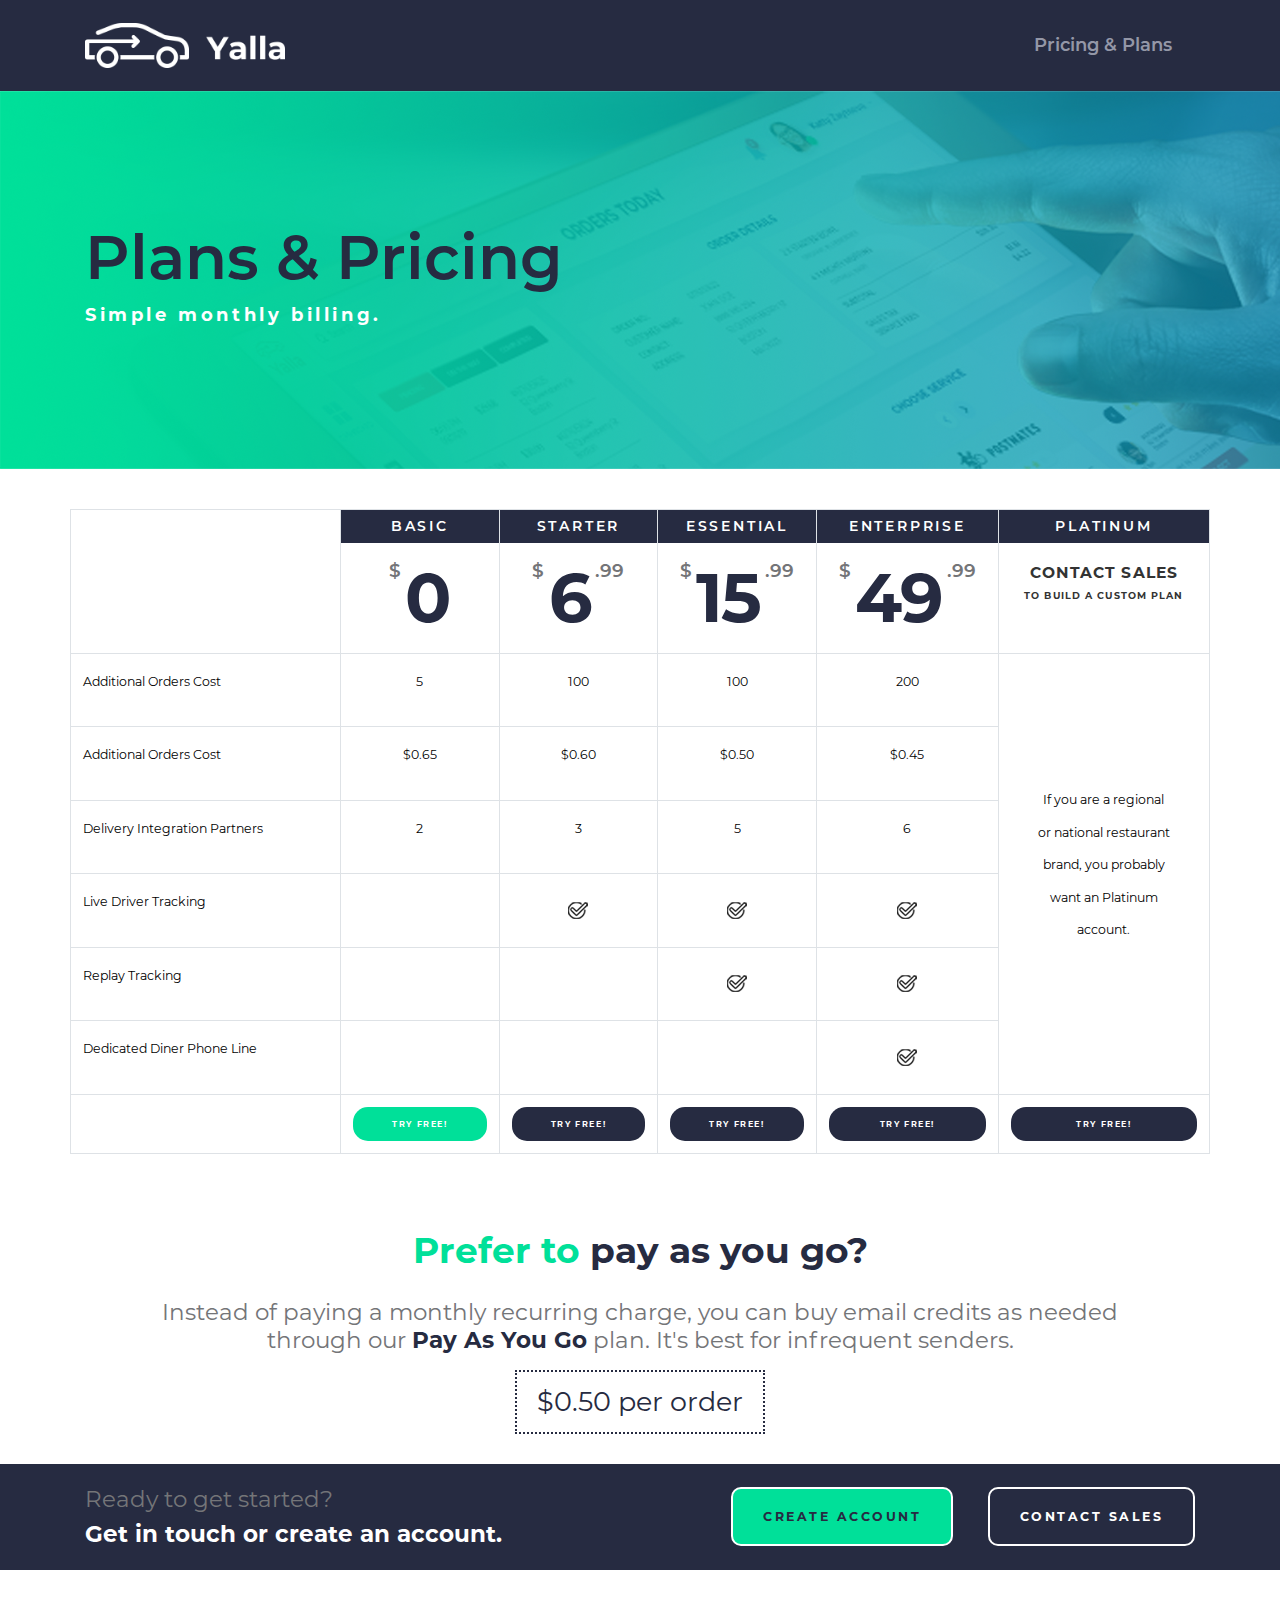
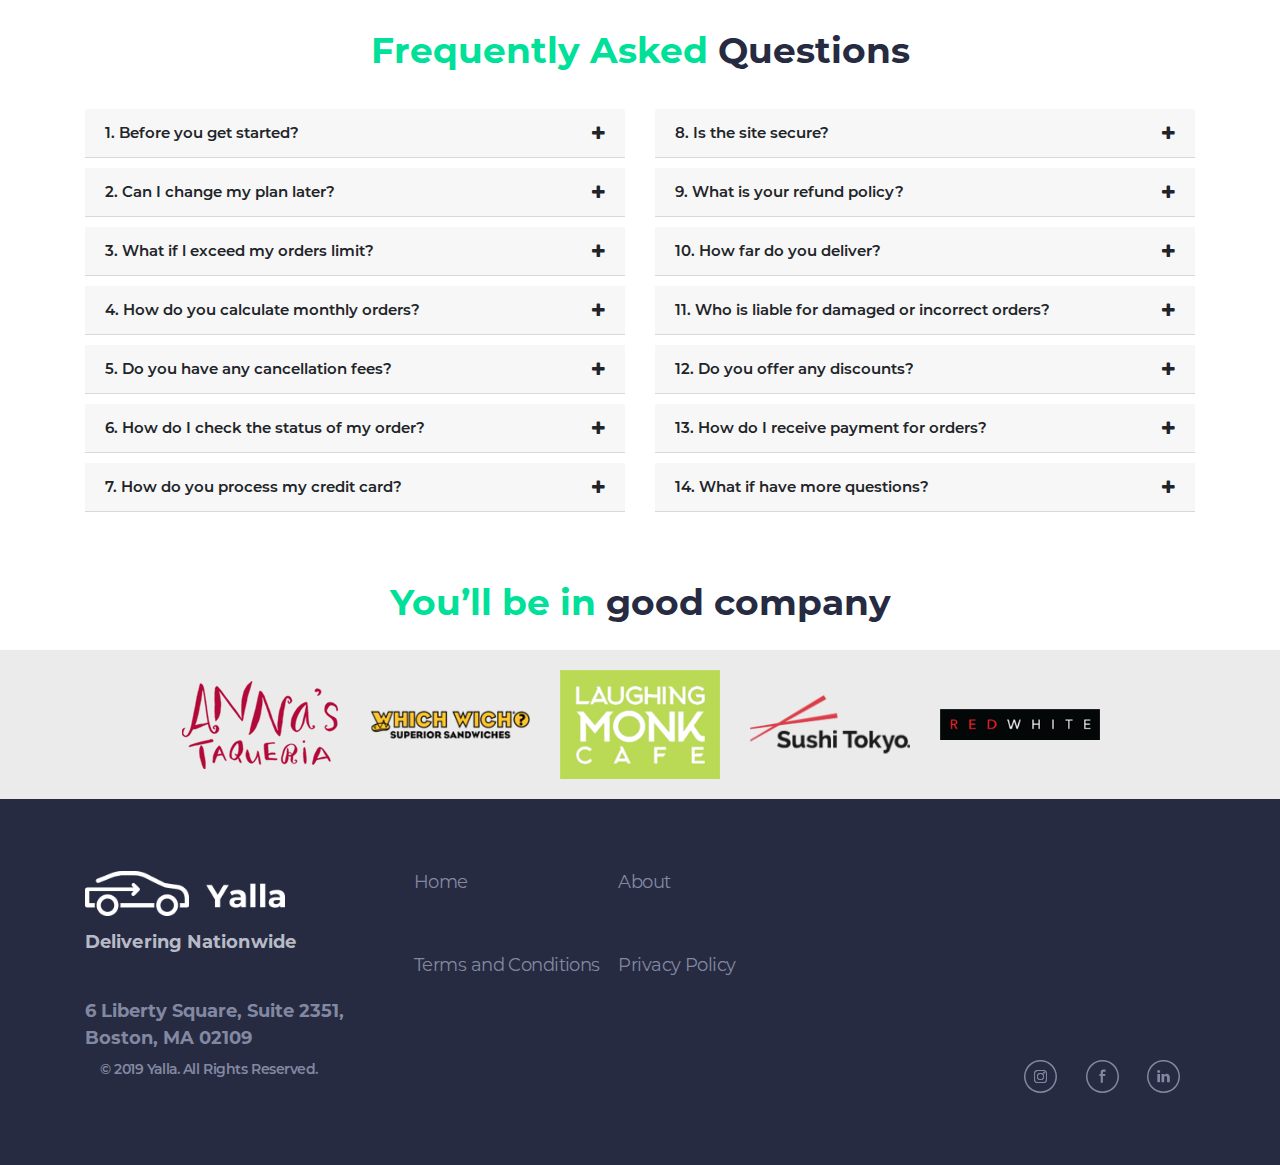
==== index.html @ 74b56b1a "initial commit" ====
<!DOCTYPE html>
<html>
<head>
<title>Yall Pricing</title>
<meta http-equiv="Content-Type" content="text/html; charset=utf-8" />
<meta name="viewport" content="width=device-width; initial-scale=1.0; maximum-scale=1.0;user-scalable=no;">
<link rel="stylesheet" type="text/css" href="assets/css/bootstrap.min.css">
<link rel="stylesheet" type="text/css" href="assets/css/style.css">
<link rel="stylesheet" type="text/css" href="assets/css/responsive.css">
<link rel="stylesheet" href="https://cdnjs.cloudflare.com/ajax/libs/font-awesome/4.7.0/css/font-awesome.min.css">

</head>
<body>
<section class="section-bg">
 <header>
	<nav class="navbar navbar-expand-lg navbar-dark static-top">
	  <div class="container">
	    <a class="navbar-brand logo" href="index.html">
	        <img src="assets/images/logo.png">
	        </a>
	    <button class="navbar-toggler" type="button" data-toggle="collapse" data-target="#navbarResponsive" aria-controls="navbarResponsive" aria-expanded="false" aria-label="Toggle navigation">
	          <span class="navbar-toggler-icon"></span>
	        </button>
	    <div class="collapse navbar-collapse" id="navbarResponsive">
	      <ul class="navbar-nav ml-auto">
	        
	        <li class="nav-item ">
	          <a class="nav-link  " href="#">Pricing & Plans </a>
	          
	        </li>
	        
	       
	      </ul>
	    </div>
	  </div>
	</nav>
</header>
</section>
<section class="banner-bg">
	<div class="container">
		<div class="row justify-content-center">
			<div class="col-lg-12 col-md-12 col-sm-12 col-12">
				<h2 class="banner-title">Plans & Pricing</h2>
				<p class="banner-subtitle">Simple monthly billing.</p>
			</div>
		</div>
	</div>
</section>
<section>
	<div class="container">
	<div class="row mt20">
		<div class="col-lg-12 col-md-12 col-sm-12 col-12 section-pad-20 table-responsive">
			<table class="table table-bordered">
				<tr>
					<td></td>
					<td class="td">
						<p class="basic">BASIC</p>
						<p class="text-center">
							<span class="doller-sign">$</span>
							<span class="price">0</span>
						</p>
					</td>
					<td class="td">
						<p class="basic">STARTER</p>
						<div class="text-center">
							<span class="doller-sign">$</span>
							<span class="price">6</span>
							<span class="doller-sign">.99</span>
						</div>
					</td>
					<td class="td">
						<p class="basic">ESSENTIAL</p>
						<p class="text-center">
							<span class="doller-sign">$</span>
							<span class="price">15</span>
							<span class="doller-sign">.99</span>
						</p>
					</td>
					<td class="td">
						<p class="basic">ENTERPRISE</p>
						<p class="text-center">
							<span class="doller-sign">$</span>
							<span class="price">49</span>
							<span class="doller-sign">.99</span></p>
						
					</td>
					<td class="td" >
						<p class="basic">PLATINUM</p>
						<div>
							<p class="md-text">Contact sales</p>
							<p class="sm-text">to build a custom plan</p>
						</div>
					</td>
				</tr>
				<tr>
					<td><p class="td-p">Additional Orders Cost</p></td>
					<td><p class="td-p text-center">5</p></td>
					<td><p class="td-p text-center">100</p></td>
					<td><p class="td-p text-center">100</p></td>
					<td><p class="td-p text-center">200</p></td>
					<td rowspan="6" class="td-pd-20 td-vertical-align"><p class="td-p text-center">If you are a regional <br> or national restaurant <br> brand, you probably <br> want an Platinum <br>account.</p></td>
				</tr>
				<tr>
					<td><p class="td-p ">Additional Orders Cost</p></td>
					<td><p class="td-p text-center">$0.65</p></td>
					<td><p class="td-p text-center">$0.60</p></td>
					<td><p class="td-p text-center">$0.50</p></td>
					<td><p class="td-p text-center">$0.45</p></td>
					
				</tr>
				<tr>
					<td><p class="td-p">Delivery Integration Partners</p></td>
					<td><p class="td-p text-center">2</p></td>
					<td><p class="td-p text-center">3</p></td>
					<td><p class="td-p text-center">5</p></td>
					<td><p class="td-p text-center">6</p></td>
					
				</tr>
				<tr>
					<td><p class="td-p">Live Driver Tracking</p></td>
					<td></td>
					<td class="td-vertical-align"><img src="assets/images/check.png" class="d-block mx-auto"></td>
					<td class="td-vertical-align"><img src="assets/images/check.png" class="d-block mx-auto"></td>
					<td class="td-vertical-align"><img src="assets/images/check.png" class="d-block mx-auto"></td>
					
				</tr>
				<tr>
					<td><p class="td-p">Replay Tracking</p></td>
					<td></td>
					<td></td>
					<td class="td-vertical-align"><img src="assets/images/check.png" class="d-block mx-auto"></td>
					<td class="td-vertical-align"><img src="assets/images/check.png" class="d-block mx-auto"></td>
					
				</tr>
				<tr>
					<td><p class="td-p">Dedicated Diner Phone Line</p></td>
					<td></td>
					<td></td>
					<td></td>
					<td class="td-vertical-align"><img src="assets/images/check.png" class="d-block mx-auto"></td>
					
				</tr>
				<tr>
					<td></td>
					<td><button class="btn-bottom btn-green btn-text">TRY FREE!</button></td>
					<td><button class="btn-bottom btn-dark-blue btn-text">TRY FREE!</button></td>
					<td><button class="btn-bottom btn-dark-blue btn-text">TRY FREE!</button></td>
					<td><button class="btn-bottom btn-dark-blue btn-text">TRY FREE!</button></td>
					<td><button class="btn-bottom btn-dark-blue btn-text">TRY FREE!</button></td>
				</tr>
			</table>
		</div>
	</div>
	</div>
</section>

<section>
	<div class="container">
		<div class="row section-pad-20">
			<div class="col-lg-12 col-md-12 col-sm-12 col-12">
				<h2 class="text-center prefer-text"><span class="text-green">Prefer to </span><span class="text-blue-dark">pay as you go?</span></h2>
				<p class="text-center goasgo-text">Instead of paying a monthly recurring charge, you can buy email credits as needed <br>through our <strong style="color: #262b41; font-family: Montserrat-Bold;"> Pay As You Go</strong> plan. It's best for infrequent senders.</p>
				<button class="textprice-box">$0.50 per order</button>
			</div>
		</div>
	</div>
</section>

<section class="section-4">
	<div class="container">
		<div class="row">
			<div class="col-lg-6 col-md-6 col-sm-12 col-12">
				<p class="ready">Ready to get started?</p>
				<h2 class="get-in-touch">Get in touch or create an account.</h2>
			</div>
			<div class="col-lg-6 col-md-6 col-sm-12 col-12 acuntdiv" style="align-self: center;">
				<div class="pull-right">
				<button class="create-acoount-btn btn-mr30">CREATE ACCOUNT</button>
				<button class="contact-sales">CONTACT SALES</button>
				</div>
			</div>
		</div>
	</div>
</section>
<section class="section-5">
<div class="container">
	<div class="row">
		<div class="col-lg-12 col-md-12 col-sm-12 col-12">
			<h2 class="text-center prefer-text"><span class="text-green">Frequently Asked  </span><span class="text-blue-dark">Questions</span></h2>
		</div>
		<div class="col-lg-6 col-md-6 col-sm-12 col-12">
		
    <div id="accordion" class="accordion">
        <div class="mb-0">
            <div class="card-header collapsed" data-toggle="collapse" href="#collapseOne">
                <a class="card-title">
                 1.  Before you get started?
                </a>
            </div>
            <div id="collapseOne" class="card-body collapse" data-parent="#accordion" >
               <div class="card-body">
                	<p>
                	Yes, you can upgrade or downgrade at any time. If you choose to upgrade, you'll pay a pro-rated amount for the rest of the month. If you choose to downgrade, you'll be credited on next month's bill.
                </p>
                </div>
            </div>
            <div class="card-header collapsed" data-toggle="collapse" data-parent="#accordion" href="#collapseTwo">
                <a class="card-title">
                  2. Can I change my plan later?
                </a>
            </div>
            <div id="collapseTwo" class="card-body collapse" data-parent="#accordion" >
                <div class="card-body">
                	<p>
                	Yes, you can upgrade or downgrade at any time. If you choose to upgrade, you'll pay a pro-rated amount for the rest of the month. If you choose to downgrade, you'll be credited on next month's bill.
                </p>
                </div>
            </div>
            <div class="card-header collapsed" data-toggle="collapse" data-parent="#accordion" href="#collapseThree">
                <a class="card-title">
                  3. What if l exceed my orders limit?
                </a>
            </div>
            <div id="collapseThree" class="collapse" data-parent="#accordion" >
                <div class="card-body">
                <p>
                	Yes, you can upgrade or downgrade at any time. If you choose to upgrade, you'll pay a pro-rated amount for the rest of the month. If you choose to downgrade, you'll be credited on next month's bill.
                </p>
                </div>
            </div>

            <div class="card-header collapsed" data-toggle="collapse" data-parent="#accordion" href="#collapseFour">
                <a class="card-title">
                 4. How do you calculate monthly orders?
                </a>
            </div>
            <div id="collapseFour" class="collapse" data-parent="#accordion" >
                <div class="card-body">
                	<p>
                	Yes, you can upgrade or downgrade at any time. If you choose to upgrade, you'll pay a pro-rated amount for the rest of the month. If you choose to downgrade, you'll be credited on next month's bill.
                </p>
                </div>
            </div>
            <div class="card-header collapsed" data-toggle="collapse" data-parent="#accordion" href="#collapseFive">
                <a class="card-title">
                 5. Do you have any cancellation fees?
                </a>
            </div>
            <div id="collapseFive" class="collapse" data-parent="#accordion" >
                <div class="card-body">
                	<p>
                	Yes, you can upgrade or downgrade at any time. If you choose to upgrade, you'll pay a pro-rated amount for the rest of the month. If you choose to downgrade, you'll be credited on next month's bill.
                </p>
                </div>
            </div>
            <div class="card-header collapsed" data-toggle="collapse" data-parent="#accordion" href="#collapseSix">
                <a class="card-title">
                 6. How do I check the status of my order?
                </a>
            </div>
            <div id="collapseSix" class="collapse" data-parent="#accordion" >
                <div class="card-body">
                	<p>
                	Yes, you can upgrade or downgrade at any time. If you choose to upgrade, you'll pay a pro-rated amount for the rest of the month. If you choose to downgrade, you'll be credited on next month's bill.
                </p>
                </div>
            </div>
            <div class="card-header collapsed" data-toggle="collapse" data-parent="#accordion" href="#collapseSeven">
                <a class="card-title">
                 7. How do you process my credit card?
                </a>
            </div>
            <div id="collapseSeven" class="collapse" data-parent="#accordion" >
                <div class="card-body">
                	<p>
                	Yes, you can upgrade or downgrade at any time. If you choose to upgrade, you'll pay a pro-rated amount for the rest of the month. If you choose to downgrade, you'll be credited on next month's bill.
                </p>
                </div>
            </div>
   		</div>
	</div>
	</div>
	<div class="col-lg-6 col-md-6 col-sm-12 col-12">
			<div id="" class="accordion">
        <div class="mb-0">
            <div class="card-header collapsed" data-toggle="collapse" href="#collapseEight">
                <a class="card-title">
                 8. Is the site secure?
                </a>
            </div>
            <div id="collapseEight" class="card-body collapse" data-parent="#accordion" >
            <div class="card-body">
                	<p>
                	Yes, you can upgrade or downgrade at any time. If you choose to upgrade, you'll pay a pro-rated amount for the rest of the month. If you choose to downgrade, you'll be credited on next month's bill.
                </p>
                </div>
            </div>
            <div class="card-header collapsed" data-toggle="collapse" data-parent="#accordion" href="#collapseNine">
                <a class="card-title">
                 9. What is your refund policy?
                </a>
            </div>
            <div id="collapseNine" class="card-body collapse" data-parent="#accordion" >
               <div class="card-body">
                	<p>
                	Yes, you can upgrade or downgrade at any time. If you choose to upgrade, you'll pay a pro-rated amount for the rest of the month. If you choose to downgrade, you'll be credited on next month's bill.
                </p>
                </div>
            </div>
            <div class="card-header collapsed" data-toggle="collapse" data-parent="#accordion" href="#collapseTen">
                <a class="card-title">
                10. How far do you deliver?
                </a>
            </div>
            <div id="collapseTen" class="collapse" data-parent="#accordion" >
                <div class="card-body">
                	<p>
                	Yes, you can upgrade or downgrade at any time. If you choose to upgrade, you'll pay a pro-rated amount for the rest of the month. If you choose to downgrade, you'll be credited on next month's bill.
                </p>
                </div>
            </div>

            <div class="card-header collapsed" data-toggle="collapse" data-parent="#accordion" href="#collapseEleven">
                <a class="card-title">
                11. Who is liable for damaged or incorrect orders?
                </a>
            </div>
            <div id="collapseEleven" class="collapse" data-parent="#accordion" >
               <div class="card-body">
                	<p>
                	Yes, you can upgrade or downgrade at any time. If you choose to upgrade, you'll pay a pro-rated amount for the rest of the month. If you choose to downgrade, you'll be credited on next month's bill.
                </p>
                </div>
            </div>
            <div class="card-header collapsed" data-toggle="collapse" data-parent="#accordion" href="#collapseTwel">
                <a class="card-title">
                 12. Do you offer any discounts?
                </a>
            </div>
            <div id="collapseTwel" class="collapse" data-parent="#accordion" >
                <div class="card-body">
                	<p>
                	Yes, you can upgrade or downgrade at any time. If you choose to upgrade, you'll pay a pro-rated amount for the rest of the month. If you choose to downgrade, you'll be credited on next month's bill.
                </p>
                </div>
            </div>
            <div class="card-header collapsed" data-toggle="collapse" data-parent="#accordion" href="#collapseThir">
                <a class="card-title">
                13. How do I receive payment for orders?
                </a>
            </div>
            <div id="collapseThir" class="collapse" data-parent="#accordion" >
                <div class="card-body">
                	<p>
                	Yes, you can upgrade or downgrade at any time. If you choose to upgrade, you'll pay a pro-rated amount for the rest of the month. If you choose to downgrade, you'll be credited on next month's bill.
                </p>
                </div>
            </div>
           <div class="card-header collapsed" data-toggle="collapse" data-parent="#accordion" href="#collapseFou">
                <a class="card-title">
                14. What if have more questions?
                </a>
            </div>
            <div id="collapseFou" class="collapse" data-parent="#accordion" >
                <div class="card-body">
                	<p>
                	Yes, you can upgrade or downgrade at any time. If you choose to upgrade, you'll pay a pro-rated amount for the rest of the month. If you choose to downgrade, you'll be credited on next month's bill.
                </p>
                </div>
            </div>
   		</div>
	</div>
	</div>
</div>	
</section>

<section class="section-6">
	<div class="container">
		<div class="row">
			<div class="col-lg-12 col-md-6 col-sm-12 col-12">
				<h2 class="text-center prefer-text"><span class="text-green">You’ll be in   </span><span class="text-blue-dark">good company</span></h2>
			</div>
		</div>
	</div>
</section>

<section class="section-7">
	<div class="container">
		<div class="row justify-content-center align-items-center">
			<div class="col-lg-2 col-md-4 col-sm-12 col-12">
				<div class="client-logo"><img src="assets/images/annas.png" class="img-fluid d-block mx-auto"></div>
			</div>
			<div class="col-lg-2 col-md-4 col-sm-12 col-12">
				<div class="client-logo"><img src="assets/images/whicho.png" class="img-fluid d-block mx-auto"></div>
			</div>
			<div class="col-lg-2 col-md-4 col-sm-12 col-12">
				<div class="client-logo"><img src="assets/images/monk.png" class="img-fluid d-block mx-auto"></div>
			</div>
			<div class="col-lg-2 col-md-4 col-sm-12 col-12">
				<div class="client-logo"><img src="assets/images/sushi.png" class="img-fluid d-block mx-auto"></div>
			</div>
			<div class="col-lg-2 col-md-4 col-sm-12 col-12">
				<div class="client-logo"><img src="assets/images/red.png" class="img-fluid d-block mx-auto"></div>
			</div>
		</div>
	</div>
</section>

<section id="footer">
    <footer>
        <div class="container">
            <div class="top d-block d-lg-flex">
                <div class="left">
                    <img src="assets/images/logo.png" width="200" alt="">
                    <h5>Delivering Nationwide</h5>
                    <div class="address">
                        <h6>6 Liberty Square, Suite 2351,<br>Boston, MA 02109</h6>
                    </div>
                </div>
                <!-- /.left -->
                <div class="right">
                    <div class="footer-links">
                        <ul class="list-unstyled">
                            <li class="footer-link">
                                <a href="/">Home</a>
                            </li>
                                                        <li class="footer-link">
                                <a href="/about">About</a>
                            </li>
                            <li class="footer-link">
                                <a href="#">Terms and Conditions</a>
                            </li>
                            <li class="footer-link">
                                <a href="#">Privacy Policy</a>
                            </li>
                        </ul>
                    </div>
                    <!-- /.footer-links -->
                </div>
                <!-- /.right -->
            </div>
            <!-- /.top -->
            <div class="bottom d-block d-lg-flex">
                <div class="social-links col-12 col-lg-6 order-lg-2">
                    <a href="https://www.instagram.com/yalladelivery/" target="_blank">
                        <img src="assets/images/ig-icon.svg" alt="" class="social-link">
                    </a>
                    <a href="https://www.facebook.com/YallaDelivers/" target="_blank">
                        <img src="assets/images/fb-icon.svg" alt="" class="social-link">
                    </a>
                    <a href="https://www.linkedin.com/company/yalla-delivery/" target="_blank">
                        <img src="assets/images/linkedin-icon.svg" alt="" class="social-link">
                    </a>
                </div>
                <!-- /.social-links -->
                <div class="copyright col-12 col-lg-6 order-lg-1">
                    © 2019 Yalla. All Rights Reserved.
                </div>
            </div>
            <!-- /.bottom -->
        </div>
        <!-- /.container -->
    </footer>
</section>

<script src="https://ajax.googleapis.com/ajax/libs/jquery/3.4.1/jquery.min.js"></script>
<script src="assets/js/bootstrap.js" type="text/javascript"></script>

<script type="text/javascript">
	



</script>
<script>
$(document).on("click", ".nav-item", function () {
    $('.nav-link').removeClass("active");
    $(this).find('.nav-link').addClass('active');
    
});

</script>
</body>
</html>
---- assets/css/style.css ----
/*font-family start*/

@font-face {
  font-family: Montserrat-Regular;
  src: url(../montserrat/Montserrat-Regular.otf);
}@font-face {
  font-family: Montserrat-Medium;
  src: url(../montserrat/Montserrat-Medium.otf);
}
@font-face {
  font-family: Montserrat-SemiBold;
  src: url(../montserrat/Montserrat-SemiBold.otf);
}
@font-face {
  font-family: Montserrat-Bold;
  src: url(../montserrat/Montserrat-Bold.otf);
}
@font-face {
  font-family: Montserrat-Light;
  src: url(../montserrat/Montserrat-Light.otf);
}

/*End */
/*body{
	background-color: #fff;
 
}*/
.fixed-top{
animation: smoothScroll 1s forwards;
}
@keyframes smoothScroll {
	0% {
		transform: translateY(-40px);
	}
	100% {
		transform: translateY(0px);
	}
}
/*::-webkit-scrollbar {
  width: 10px;
}*/

.mr-15{
	margin-right: 15px;
}
.mt20{
  margin-top:20px; 
}
.mt30{
	margin-top:30px; 
}
.mb-30{
	margin-bottom:30px; 
}
.mb50{
  margin-bottom:50px; 
}
.mt-15{
	margin-top:15px; 
}
.mt50{
	margin-top:50px; 
}
.mt-100{
	margin-top:100px; 
}
.mb-15{
	margin-bottom:15px; 
}
.mr-30{
	margin-right: 30px;
}
.pd-25{
	padding: 25px 10px;
}
.pd-10{
	 padding: 10px;
}
.pd-15-10{
	padding: 15px 10px;
}
.pd-t8{
	    padding: 8px 0;
}
.pt-80{
	padding-top: 80px;
}
.pdtb-15{
	padding-top: 15px;
	padding-bottom: 15px;
}
.m-top10{
  margin-top: 10%;
}
.m-bottom5{
  margin-bottom: 5%;
}
.padding-left-12{
  padding-left: 15px;
}
.pdt-5{
  padding-top: 5px;
}
.pd-bottom-40{
padding-bottom: 40px;
}
.margin-top-55{
  margin-top: -32px;
}
.mb-10{
  margin-bottom: 10px;
}
.pd-r-5{
  padding-right: 5px;
}
.div-85{
    width: 92%;
    float: right;
}


header{
  /*padding-top: 20px;*/
}
.nav-item {
    margin: 0 15px;
     align-items: center;
  align-self: center;
  justify-content: center;
}

.nav-item a{
 font-family: Montserrat-SemiBold !important;
  font-size: 18px;
  font-weight: 600;
  font-stretch: normal;
  font-style: normal;
  line-height: 0.33;
  letter-spacing: normal;
  text-align: left;
  color: #9497a7 !important;
}

.active{
  font-family: Lato-Bold !important;
}
.menu-list a:hover::after {
    width: 100%;
    margin: auto;
    display:block;
    background: #fec33b;
}

.menu-list a::after {
    content: '';
    display: block;
    width: 0px;
    height: 2px;
    background: #fec33b;
    transition: width .3s;
}

.logo img{
      width: 200px;
    float: left;
}

.navbar-brand{
  font-family: Lato-Black;
  font-size: 26px;
  font-weight: 900;
  font-stretch: normal;
  font-style: normal;
  line-height: normal;
  letter-spacing: normal;
  text-align: center;
  color: #fefefe;
}
body{
 /* height: 1128.6px;*/
  /*background-image: linear-gradient(to top, #232526, #414345);*/
  overflow-x: hidden !important;
}
.rows{
      margin-right: 0 !important;
    
}
.section-bg{
   background-color:#262b41;
   height: auto;
  object-fit: contain;
  padding: 10px 0;
}
.banner-bg{
  height: 378px;
  background-image:url('../images/banner-img.png');
  padding: 10% 0px 0 0;
      background-size: cover;
}
.div-pdding-10{
      /*padding: 10% 0px 0 0;*/
}
.banner-title{
   font-family: Montserrat-SemiBold;
  font-size: 61.5px;
  font-weight: 600;
  font-stretch: normal;
  font-style: normal;
  line-height: normal;
  letter-spacing: normal;
  text-align: left;
  color: #262b41;
}
.banner-subtitle{
   font-family: Montserrat-Bold;
  font-size: 18px;
  font-weight: bold;
  font-stretch: normal;
  font-style: normal;
  line-height: 1.53;
  letter-spacing: 3.6px;
  text-align: left;
  color: #ffffff;
}
.td{
  padding: 0 !important;
}
.td-vertical-align{
      vertical-align: middle !important;
}
.basic{
  background: #262b41;
    color: #fff;
    font-family: Montserrat-SemiBold;
    font-size: 14px;
    font-weight: bold;
    font-stretch: normal;
    font-style: normal;
    /* line-height: 1.21; */
    letter-spacing: 2.8px;
    text-align: center;
    color: #ffffff;
    padding: 6px 0;
}
.td-pd-20{
  padding: 20% 0;
}
.td-p{
    font-family: Montserrat-Regular;
  font-size: 12.5px;
  font-weight: normal;
  font-stretch: normal;
  font-style: normal;
  line-height: 2.6;
  letter-spacing: normal;
  text-align: left;
  color: #000000;
}
.doller-sign{
  font-family: Montserrat-SemiBold;
    font-size: 18.5px;
    font-weight: normal;
    font-stretch: normal;
    font-style: normal;
    line-height: 1.27;
    letter-spacing: normal;
    text-align: left;
    color: #747578;
    vertical-align: top;
}
.price{
  font-family: Montserrat-Bold;
    font-size: 68.5px;
    font-weight: bold;
    font-stretch: normal;
    font-style: normal;
    line-height: 1.13;
    letter-spacing: -1.92px;
    text-align: center;
    color: #262b41;
}
.sm-text{
  font-family: Montserrat-Bold;
  font-size: 9.5px;
  font-weight: bold;
  font-stretch: normal;
  font-style: normal;
  line-height: 1.79;
  letter-spacing: 1.11px;
  text-align: center;
  color: #333333;
  margin-bottom: 0;
    text-transform: uppercase;
}
.md-text{
  font-family: Montserrat-Bold;
  font-size: 15.5px;
  font-weight: bold;
  font-stretch: normal;
  font-style: normal;
  line-height: 1.79;
  letter-spacing: 1.11px;
  text-align: center;
  color: #333333;
  margin-bottom: 0;
    text-transform: uppercase;
}
.btn-bottom{
  border: 0;
  border-radius: 15px;
  padding: 12px 20px;
  margin: auto;
  display: block;
  width: 100%;

}
.btn-text{
    font-family: Montserrat-Bold;
  font-size: 8px;
  font-weight: bold;
  font-stretch: normal;
  font-style: normal;
  line-height: normal;
  letter-spacing: 1.6px;
  text-align: center;
  color: #ffffff;
}
.btn-green{
  background-color: #00e099;
}
.btn-dark-blue{
  background-color: #262b41;
}
.prefer-text{
  font-family: Montserrat-Bold;
  font-size: 36px;
  font-weight: bold;
  font-stretch: normal;
  font-style: normal;
  line-height: 2.24;
  letter-spacing: normal;
  text-align: center;
  color: #00e099;
}
.text-geen{
  color: #00e099;
}
.text-blue-dark{
  color: #262b41;
}
.goasgo-text{
   font-family: Montserrat-Regular;
  font-size: 23px;
  font-weight: normal;
  font-stretch: normal;
  font-style: normal;
  line-height: normal;
  letter-spacing: normal;
  text-align: center;
  color: #747578;
}
.textprice-box{
  font-family: Montserrat-Regular;
  font-size: 27px;
  font-weight: normal;
  font-stretch: normal;
  font-style: normal;
  line-height: 2.2;
  letter-spacing: normal;
  text-align: center;
  color: #262b41;
  margin: auto;
  display: block;
  object-fit: contain;
    border: dotted 2px #262b41;
     background-color: transparent; 
    padding: 0px 20px;
}
.section-pad-20{
      padding: 20px 0;
}
.section-4{
  
  object-fit: contain;
  background-color: #262b41;
  padding: 15px 0;
  margin: 10px 0;
}
.ready{
    font-family: Montserrat-Regular;
  font-size: 23px;
  font-weight: normal;
  font-stretch: normal;
  font-style: normal;
  line-height: 1.78;
  letter-spacing: normal;
  text-align: left;
  color: #747578;
  margin-bottom: 2px;
}
.get-in-touch{
   font-family: Montserrat-Bold;
  font-size: 23px;
  font-weight: bold;
  font-stretch: normal;
  font-style: normal;
  line-height: 1.11;
  letter-spacing: normal;
  text-align: left;
  color: #ffffff;
}
.section-pad-15{
  padding: 15px 0;
}
.create-acoount-btn{
  object-fit: contain;
    border-radius: 10px;
    border: solid 2px #ffffff;
    background-color: #00e099;
    padding: 20px 30px;
    color: #fff;
    font-family: Montserrat-Bold;
    font-size: 12.5px;
    font-weight: bold;
    font-stretch: normal;
    font-style: normal;
    line-height: normal;
    letter-spacing: 2.5px;
    text-align: center;
    color: #262b41;
    cursor: pointer;
}
.contact-sales{
  border-radius: 10px;
    border: solid 2px #ffffff;
    background-color: transparent;
    padding: 20px 30px;
    color: #fff;
    font-family: Montserrat-Bold;
    font-size: 12.5px;
    font-weight: bold;
    font-stretch: normal;
    font-style: normal;
    line-height: normal;
    letter-spacing: 2.5px;
    text-align: center;
    cursor: pointer;
}
.contact-sales:focus, .create-acoount-btn:focus{
outline: none;
/*border: 0;*/
box-shadow: none;
}
.btn-mr30{
  margin-right: 30px;
}
.section-5{
  margin: 20px 0;
  padding: 20px 0;
}

.card-header {
    padding: .75rem 1.25rem;
    margin-bottom: 0;
    background-color: rgba(0,0,0,.03);
    border-bottom: 1px solid rgba(0,0,0,.125);
    margin: 10px 0;
}
.accordion .card-header:after {
    font-family: 'FontAwesome';  
    content: "\f068";
    float: right; 
}
.accordion .card-header.collapsed:after {
    /* symbol for "collapsed" panels */
    content: "\f067"; 
}
.card-title{
    font-family: Montserrat-SemiBold;
  font-size: 15px;
  font-weight: 600;
  font-stretch: normal;
  font-style: normal;
  line-height: 1.6;
  letter-spacing: normal;
  text-align: left;
  color: #333333;
}
.card-body p{
 font-family: Montserrat-Medium;
  font-size: 15px;
  font-weight: 500;
  font-stretch: normal;
  font-style: normal;
  line-height: normal;
  letter-spacing: normal;
  text-align: left;
  color: #a3b2c2;
}

.section-7{
  
  object-fit: contain;
  background-color: #ebebeb;
      padding: 20px 0;
}
section#footer {
    background: #262b41;
    padding: 72px 0;
}
section#footer .top .left {
    margin-right: 70px;
    max-width: 280px;
}
section#footer .top .right {
    width: 420px;
}
section#footer .top .left img {
    margin-bottom: 16px;
}
section#footer .top .left h5 {
    font-size: 18px;
    font-weight: 600;
    line-height: 1.2;
    letter-spacing: 0.09px;
    color: #b8bac6;
    font-family: Montserrat-Bold;
}
section#footer .top .left .address h6 {
    font-size: 18px;
    font-weight: 600;
    line-height: 1.5;
    color: #8388a2;
    margin-top: 44px;
    font-family: Montserrat-Bold;
}
section#footer .top .right .footer-link {
    margin-bottom: 59px;
    width: 200px;
    display: inline-block;
}
section#footer .top .right .footer-link a {
    text-decoration: none;
    font-size: 18px;
    line-height: 1.22;
    letter-spacing: -0.56px;
    color: #8388a2;
    font-family: Montserrat-Regular;
}
section#footer .bottom .social-links {
    text-align: right;
}
section#footer .bottom .social-links a:not(:last-of-type) {
    margin-right: 24px;
}
section#footer .bottom .copyright {
    font-size: 14px;
    line-height: 1.29;
    letter-spacing: -0.44px;
    color: #8388a2;
    font-family: Montserrat-SemiBold;
}
---- assets/css/responsive.css ----
/* Smartphones (portrait and landscape) ----------- */
@media only screen and (min-device-width : 320px) and (max-device-width : 480px) {
/* Styles */
}

/* Smartphones (landscape) ----------- */
@media only screen and (min-width : 321px) {
/* Styles */
}

/* Smartphones (portrait) ----------- */
@media only screen and (max-width : 320px) {
/* Styles */
}

/* iPads (portrait and landscape) ----------- */
@media only screen and (min-device-width : 768px) and (max-device-width : 1024px) {

}
/* iPads (landscape) ----------- */
@media only screen and (min-device-width : 768px) and (max-device-width : 1024px) and (orientation : landscape) {

}

/* iPads (portrait) ----------- */
@media only screen and (min-device-width : 768px) and (max-device-width : 1024px) and (orientation : portrait) {
/* Styles */
}
/**********
iPad 3
**********/
@media only screen and (min-device-width : 768px) and (max-device-width : 1024px) and (orientation : landscape) and (-webkit-min-device-pixel-ratio : 2) {
/* Styles */
}

@media only screen and (min-device-width : 768px) and (max-device-width : 1024px) and (orientation : portrait) and (-webkit-min-device-pixel-ratio : 2) {
/* Styles */
}
/* Desktops and laptops ----------- */
@media only screen  and (min-width : 1224px) {
/* Styles */
}

/* Large screens ----------- */
@media only screen  and (min-width : 1824px) {
/* Styles */
}

/* iPhone 4 ----------- */
@media only screen and (min-device-width : 320px) and (max-device-width : 480px) and (orientation : landscape) and (-webkit-min-device-pixel-ratio : 2) {
/* Styles */
}

@media only screen and (min-device-width : 320px) and (max-device-width : 480px) and (orientation : portrait) and (-webkit-min-device-pixel-ratio : 2) {
/* Styles */
}

/* iPhone 5 ----------- */
@media only screen and (min-device-width: 320px) and (max-device-height: 568px) and (orientation : landscape) and (-webkit-device-pixel-ratio: 2){

}

@media only screen and (min-device-width: 320px) and (max-device-height: 568px) and (orientation : portrait) and (-webkit-device-pixel-ratio: 2){

.banner-bg {
    height: 180px;
    background-image: url(../images/banner-img.png);
    padding: 10% 0px 0 0;
    background-size: cover;
    background-repeat: no-repeat;
    background-position: 100%;
}
.banner-title {
    font-size: 35px !important;
}
.banner-subtitle {
    font-family: Montserrat-Bold;
    font-size: 15px;
}
.prefer-text {
    font-size: 15px !important;
}
.goasgo-text {
    font-size: 17px;
    line-height: 1.6;
}
.textprice-box {
  font-size: 25px;
}
.ready {
   font-size: 20px;
   text-align: center;
}
.get-in-touch {
    font-size: 19px;
    text-align: center;
    color: #ffffff;
}
.btn-mr30 {
    margin-right: 0;
}
.contact-sales {
    border-radius: 10px;
    border: solid 2px #ffffff;
    background-color: transparent;
    padding: 15px 6px !important;
}
.create-acoount-btn {
    object-fit: contain;
    border-radius: 10px;
    border: solid 2px #ffffff;
    background-color: #00e099;
    padding: 15px 6px !important;
    }
section#footer .top .left {
    margin-right: 0;
    max-width: 100%;
}
section#footer .top .right {
    width: 100%;
}
section#footer .top .right .footer-link {
    margin-bottom: 20px;
    width: 49%;
    display: inline-block;
        text-align: center;
}
section#footer .top .right .footer-link a {
    text-decoration: none;
    font-size: 16px;
}
section#footer .bottom .social-links {
    text-align: center;
}
section#footer .bottom .copyright {
    font-size: 14px;
    text-align: center;
    margin-top: 15px;
}
section#footer {
    background: #262b41;
    padding: 25px 0;
}
section#footer .top .left img {
    margin: 10px auto;
    align-items: center;
    align-self: center;
    display: block;
}
section#footer .top .left h5 {
    font-size: 18px;
    text-align: center;
}
section#footer .top .left .address h6 {
    font-size: 18px;
    color: #8388a2;
    margin-top: 15px;
    text-align: center;
}
.price {
    font-size: 30px;
    line-height: 1.5;
    letter-spacing: 0;
    text-align: center;
    color: #262b41;
}
.basic {
    font-size: 10px;
}
.md-text {
    font-family: Montserrat-Bold;
    font-size: 10px;
}
.client-logo{
    margin: 10px 0;
}
}

/* iPhone 6, 7, 8 ----------- */
@media only screen and (min-device-width: 375px) and (max-device-height: 667px) and (orientation : landscape) and (-webkit-device-pixel-ratio: 2){

}

@media only screen and (min-device-width: 375px) and (max-device-height: 667px) and (orientation : portrait) and (-webkit-device-pixel-ratio: 2){

.banner-bg {
    height: 180px;
    background-image: url(../images/banner-img.png);
    padding: 10% 0px 0 0;
    background-size: cover;
    background-repeat: no-repeat;
    background-position: 100%;
}
.banner-title {
    font-size: 40px !important;
}
.prefer-text {
    font-size: 20px !important;
}
.goasgo-text {
    font-size: 17px;
    line-height: 1.6;
}
.textprice-box {
  font-size: 25px;
}
.ready {
   font-size: 20px;
   text-align: center;
}
.get-in-touch {
    font-size: 19px;
    text-align: center;
    color: #ffffff;
}
.btn-mr30 {
    margin-right: 0;
}
.contact-sales {
    border-radius: 10px;
    border: solid 2px #ffffff;
    background-color: transparent;
    padding: 15px 6px !important;
}
.create-acoount-btn {
    object-fit: contain;
    border-radius: 10px;
    border: solid 2px #ffffff;
    background-color: #00e099;
    padding: 15px 6px !important;
    }
section#footer .top .left {
    margin-right: 0;
    max-width: 100%;
}
section#footer .top .right {
    width: 100%;
}
section#footer .top .right .footer-link {
    margin-bottom: 20px;
    width: 49%;
    display: inline-block;
        text-align: center;
}
section#footer .top .right .footer-link a {
    text-decoration: none;
    font-size: 16px;
}
section#footer .bottom .social-links {
    text-align: center;
}
section#footer .bottom .copyright {
    font-size: 14px;
    text-align: center;
    margin-top: 15px;
}
section#footer {
    background: #262b41;
    padding: 25px 0;
}
section#footer .top .left img {
    margin: 10px auto;
    align-items: center;
    align-self: center;
    display: block;
}
section#footer .top .left h5 {
    font-size: 18px;
    text-align: center;
}
section#footer .top .left .address h6 {
    font-size: 18px;
    color: #8388a2;
    margin-top: 15px;
    text-align: center;
}
.price {
    font-size: 30px;
    line-height: 1.5;
    letter-spacing: 0;
    text-align: center;
    color: #262b41;
}
.basic {
    font-size: 10px;
}
.md-text {
    font-family: Montserrat-Bold;
    font-size: 10px;
}
.client-logo{
    margin: 10px 0;
}
}

/* iPhone 6+, 7+, 8+ ----------- */
@media only screen and (min-device-width: 414px) and (max-device-height: 736px) and (orientation : landscape) and (-webkit-device-pixel-ratio: 2){

}

@media only screen and (min-device-width: 414px) and (max-device-height: 736px) and (orientation : portrait) and (-webkit-device-pixel-ratio: 2){

}

/* iPhone X ----------- */
@media only screen and (min-device-width: 375px) and (max-device-height: 812px) and (orientation : landscape) and (-webkit-device-pixel-ratio: 3){

}

@media only screen and (min-device-width: 375px) and (max-device-height: 812px) and (orientation : portrait) and (-webkit-device-pixel-ratio: 3){

.banner-bg {
    height: 180px;
    background-image: url(../images/banner-img.png);
    padding: 10% 0px 0 0;
    background-size: cover;
    background-repeat: no-repeat;
    background-position: 100%;
}
.banner-title {
    font-size: 40px !important;
}
.prefer-text {
    font-size: 20px !important;
}
.goasgo-text {
    font-size: 17px;
    line-height: 1.6;
}
.textprice-box {
  font-size: 25px;
}
.ready {
   font-size: 20px;
   text-align: center;
}
.get-in-touch {
    font-size: 19px;
    text-align: center;
    color: #ffffff;
}
.btn-mr30 {
    margin-right: 0;
}
.contact-sales {
    border-radius: 10px;
    border: solid 2px #ffffff;
    background-color: transparent;
    padding: 15px 6px !important;
}
.create-acoount-btn {
    object-fit: contain;
    border-radius: 10px;
    border: solid 2px #ffffff;
    background-color: #00e099;
    padding: 15px 6px !important;
    }
section#footer .top .left {
    margin-right: 0;
    max-width: 100%;
}
section#footer .top .right {
    width: 100%;
}
section#footer .top .right .footer-link {
    margin-bottom: 20px;
    width: 49%;
    display: inline-block;
        text-align: center;
}
section#footer .top .right .footer-link a {
    text-decoration: none;
    font-size: 16px;
}
section#footer .bottom .social-links {
    text-align: center;
}
section#footer .bottom .copyright {
    font-size: 14px;
    text-align: center;
    margin-top: 15px;
}
section#footer {
    background: #262b41;
    padding: 25px 0;
}
section#footer .top .left img {
    margin: 10px auto;
    align-items: center;
    align-self: center;
    display: block;
}
section#footer .top .left h5 {
    font-size: 18px;
    text-align: center;
}
section#footer .top .left .address h6 {
    font-size: 18px;
    color: #8388a2;
    margin-top: 15px;
    text-align: center;
}
.price {
    font-size: 30px;
    line-height: 1.5;
    letter-spacing: 0;
    text-align: center;
    color: #262b41;
}
.basic {
    font-size: 10px;
}
.md-text {
    font-family: Montserrat-Bold;
    font-size: 10px;
}
.client-logo{
    margin: 10px 0;
}
}

/* Pixel 2 ----------- */
@media only screen and (min-device-width: 414px) and (max-device-height: 731px)  and (-webkit-device-pixel-ratio: 3) 
  and (orientation: portrait) {

}

/* Pixel 2 ----------- */
@media only screen and (min-device-width: 414px) and (max-device-height: 731px)  and (-webkit-device-pixel-ratio: 3) 
  and (orientation: landscape) {

 }
@media only screen and (min-device-width: 414px) and (max-device-height: 896px) and (orientation : portrait) and (-webkit-device-pixel-ratio: 3){
/* Styles */
}

/* Samsung Galaxy S3 ----------- */
@media only screen and (min-device-width: 320px) and (max-device-height: 640px) and (orientation : landscape) and (-webkit-device-pixel-ratio: 2){
/* Styles */
}

@media only screen and (min-device-width: 320px) and (max-device-height: 640px) and (orientation : portrait) and (-webkit-device-pixel-ratio: 2){
/* Styles */
}

/* Samsung Galaxy S4 ----------- */
@media only screen and (min-device-width: 320px) and (max-device-height: 640px) and (orientation : landscape) and (-webkit-device-pixel-ratio: 3){
/* Styles */
}

@media only screen and (min-device-width: 320px) and (max-device-height: 640px) and (orientation : portrait) and (-webkit-device-pixel-ratio: 3){
/* Styles */
}

/* Samsung Galaxy S5 ----------- */
@media only screen and (min-device-width: 360px) and (max-device-height: 640px) and (orientation : landscape) and (-webkit-device-pixel-ratio: 3){

}

@media only screen and (min-device-width: 360px) and (max-device-height: 640px) and (orientation : portrait) and (-webkit-device-pixel-ratio: 3){

}

@media (max-width:768px){

.banner-bg {
    height: 180px;
    background-image: url(../images/banner-img.png);
    padding: 10% 0px 0 0;
    background-size: cover;
    background-repeat: no-repeat;
    background-position: 100%;
}
.banner-title {
    font-size: 40px !important;
}
.prefer-text {
    font-size: 25px;
}
.goasgo-text {
    font-size: 17px;
    line-height: 1.6;
}
.textprice-box {
  font-size: 25px;
}
.ready {
   font-size: 20px;
   text-align: center;
}
.get-in-touch {
    font-size: 19px;
    text-align: center;
    color: #ffffff;
}
.btn-mr30 {
    margin-right: 0;
}
.contact-sales {
    border-radius: 10px;
    border: solid 2px #ffffff;
    background-color: transparent;
    padding: 20px 15px;
    margin: 10px auto;
    display: block;
}
.create-acoount-btn {
    object-fit: contain;
    border-radius: 10px;
    border: solid 2px #ffffff;
    background-color: #00e099;
    padding: 20px 15px;
    margin: 10px auto;
    display: block;
    }
section#footer .top .left {
    margin-right: 0;
    max-width: 100%;
}
section#footer .top .right {
    width: 100%;
}
section#footer .top .right .footer-link {
    margin-bottom: 20px;
    width: 49%;
    display: inline-block;
        text-align: center;
}
section#footer .top .right .footer-link a {
    text-decoration: none;
    font-size: 16px;
}
section#footer .bottom .social-links {
    text-align: center;
}
section#footer .bottom .copyright {
    font-size: 14px;
    text-align: center;
    margin-top: 15px;
}
section#footer {
    background: #262b41;
    padding: 25px 0;
}
section#footer .top .left img {
    margin: 10px auto;
    align-items: center;
    align-self: center;
    display: block;
}
section#footer .top .left h5 {
    font-size: 18px;
    text-align: center;
}
section#footer .top .left .address h6 {
    font-size: 18px;
    color: #8388a2;
    margin-top: 15px;
    text-align: center;
}
.price {
    font-size: 30px;
    line-height: 1.5;
    letter-spacing: 0;
    text-align: center;
    color: #262b41;
}
.basic {
    font-size: 10px;
}
.md-text {
    font-family: Montserrat-Bold;
    font-size: 10px;
}
.client-logo{
    margin: 10px 0;
}
.acuntdiv .pull-right{
    float: none !important;
}
}
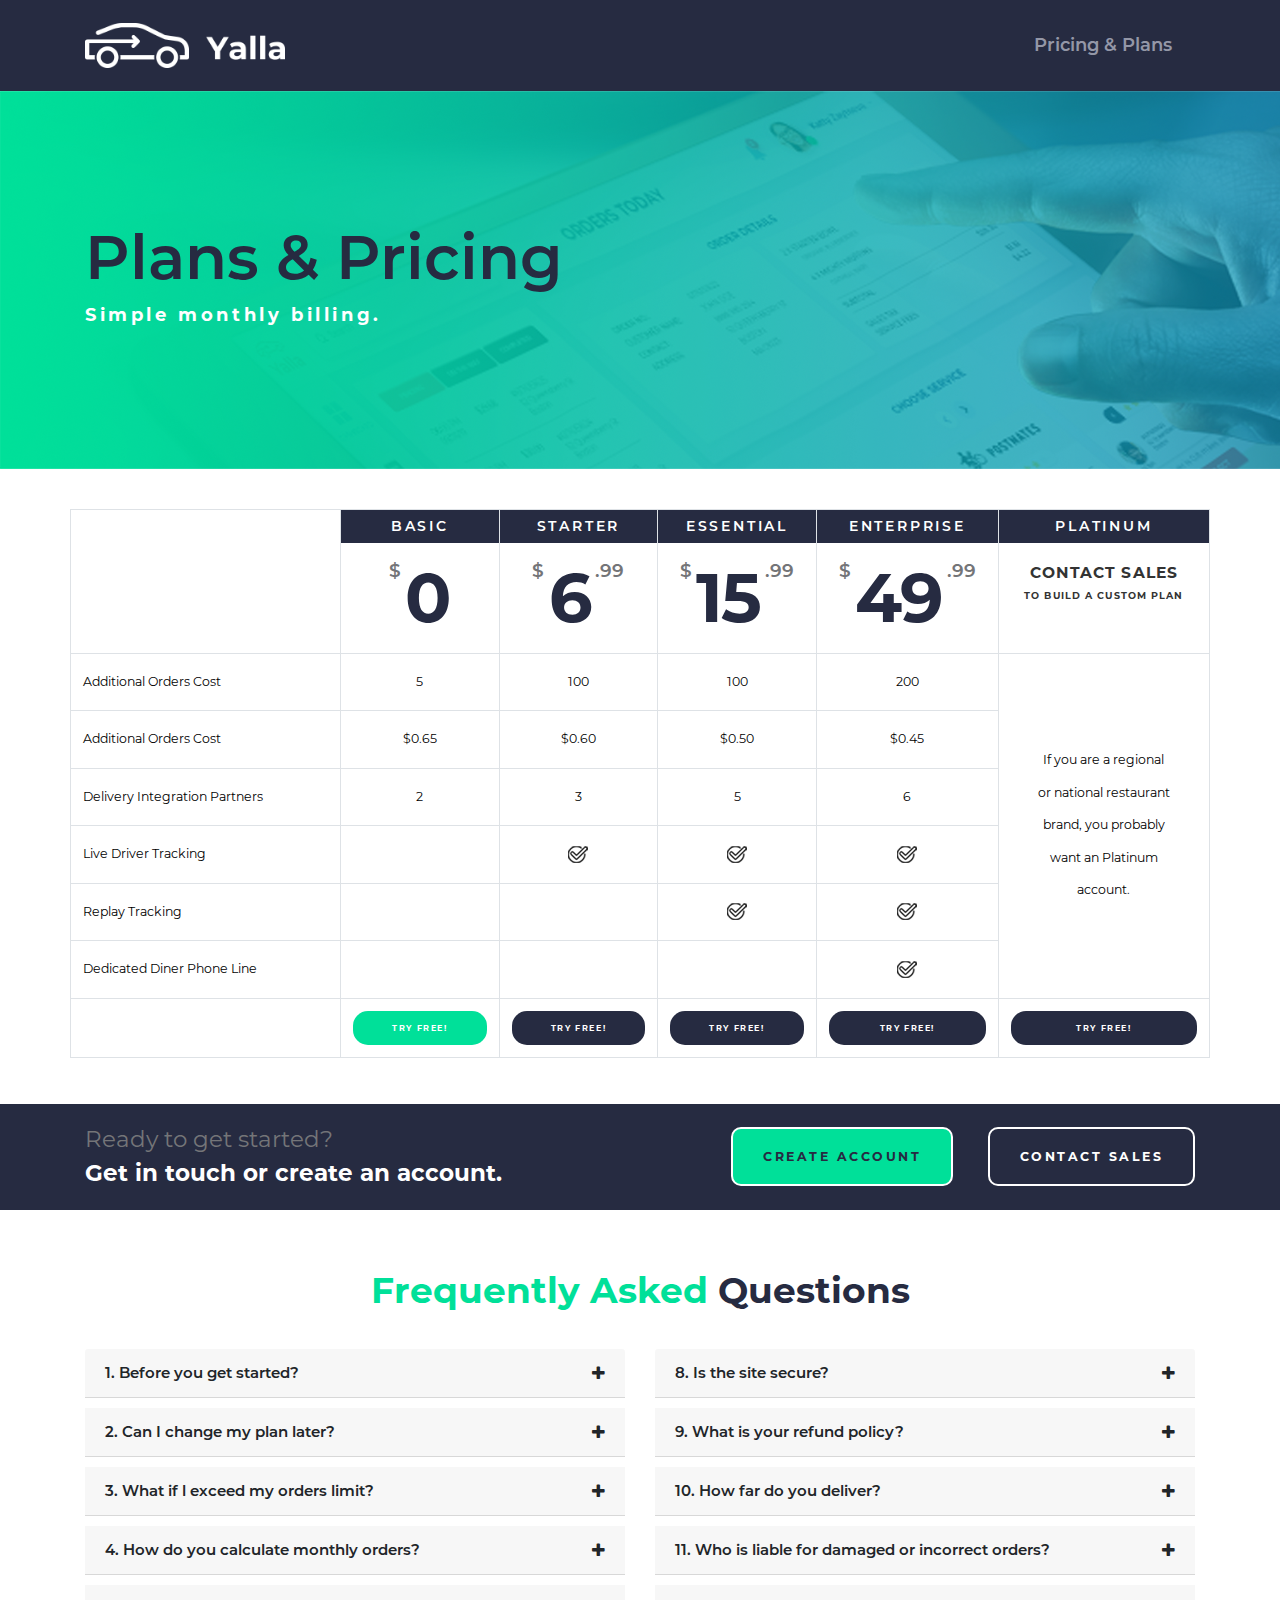
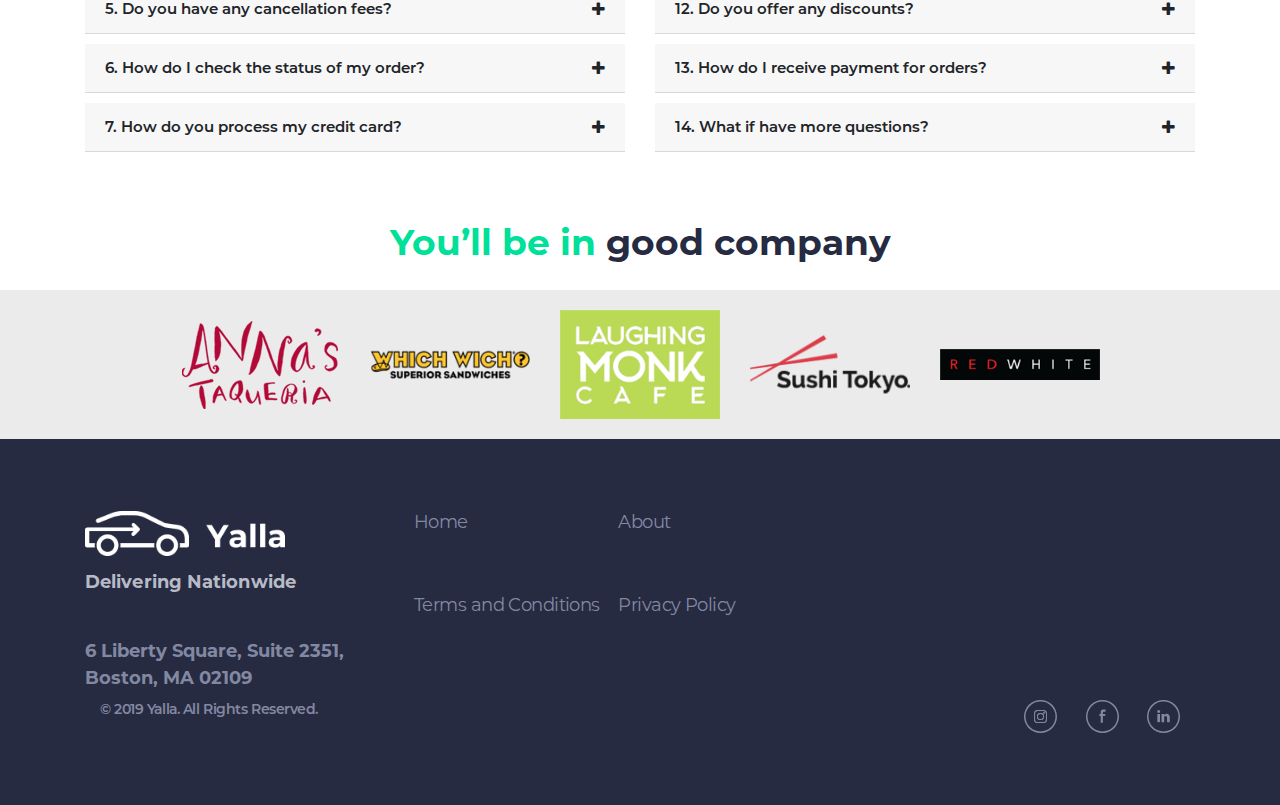
==== commit 02c0d852: "hide section" ====
--- a/index.html
+++ b/index.html
@@ -1,7 +1,7 @@
 <!DOCTYPE html>
 <html>
 <head>
-<title>Yall Pricing</title>
+<title>Yalla pricing</title>
 <meta http-equiv="Content-Type" content="text/html; charset=utf-8" />
 <meta name="viewport" content="width=device-width; initial-scale=1.0; maximum-scale=1.0;user-scalable=no;">
 <link rel="stylesheet" type="text/css" href="assets/css/bootstrap.min.css">
@@ -154,7 +154,7 @@
 	</div>
 </section>
 
-<section>
+<!-- <section>
 	<div class="container">
 		<div class="row section-pad-20">
 			<div class="col-lg-12 col-md-12 col-sm-12 col-12">
@@ -164,7 +164,7 @@
 			</div>
 		</div>
 	</div>
-</section>
+</section> -->
 
 <section class="section-4">
 	<div class="container">
--- a/assets/css/style.css
+++ b/assets/css/style.css
@@ -255,6 +255,7 @@
   letter-spacing: normal;
   text-align: left;
   color: #000000;
+  margin-bottom: 0px;
 }
 .doller-sign{
   font-family: Montserrat-SemiBold;
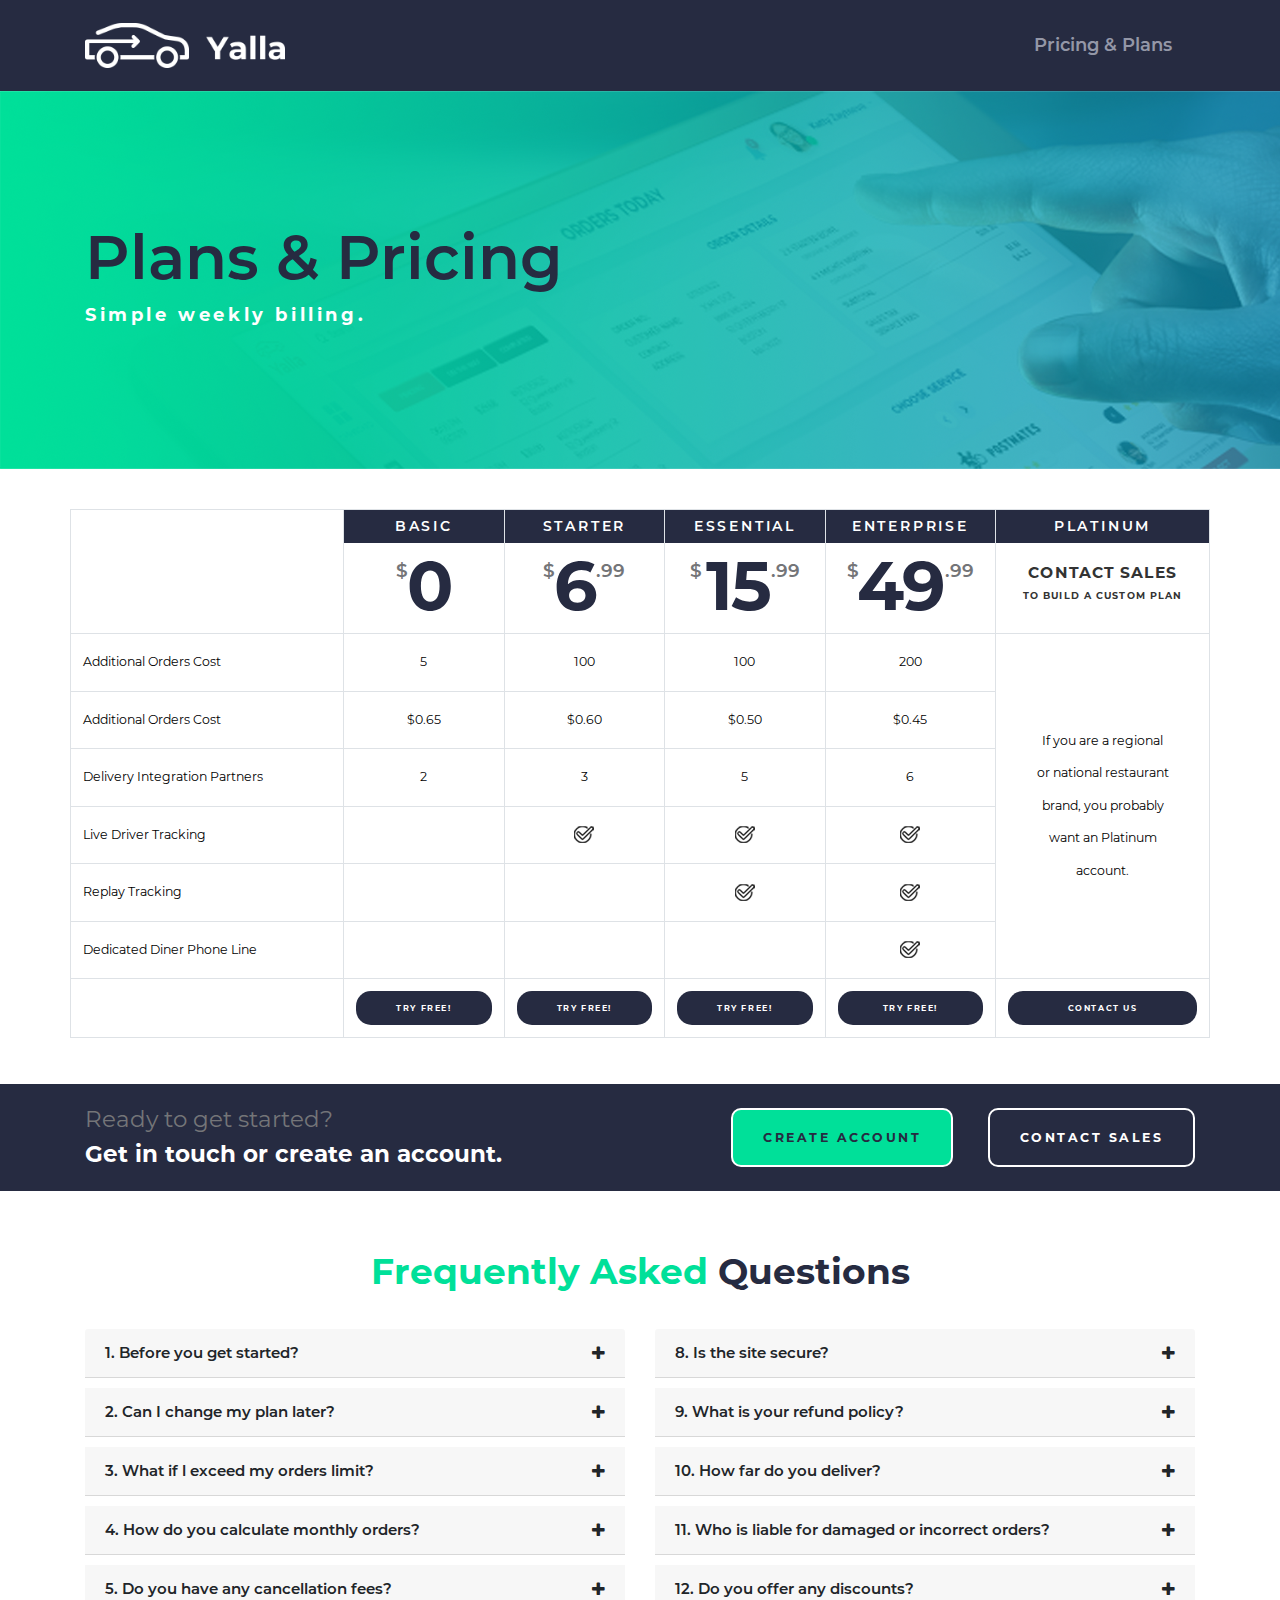
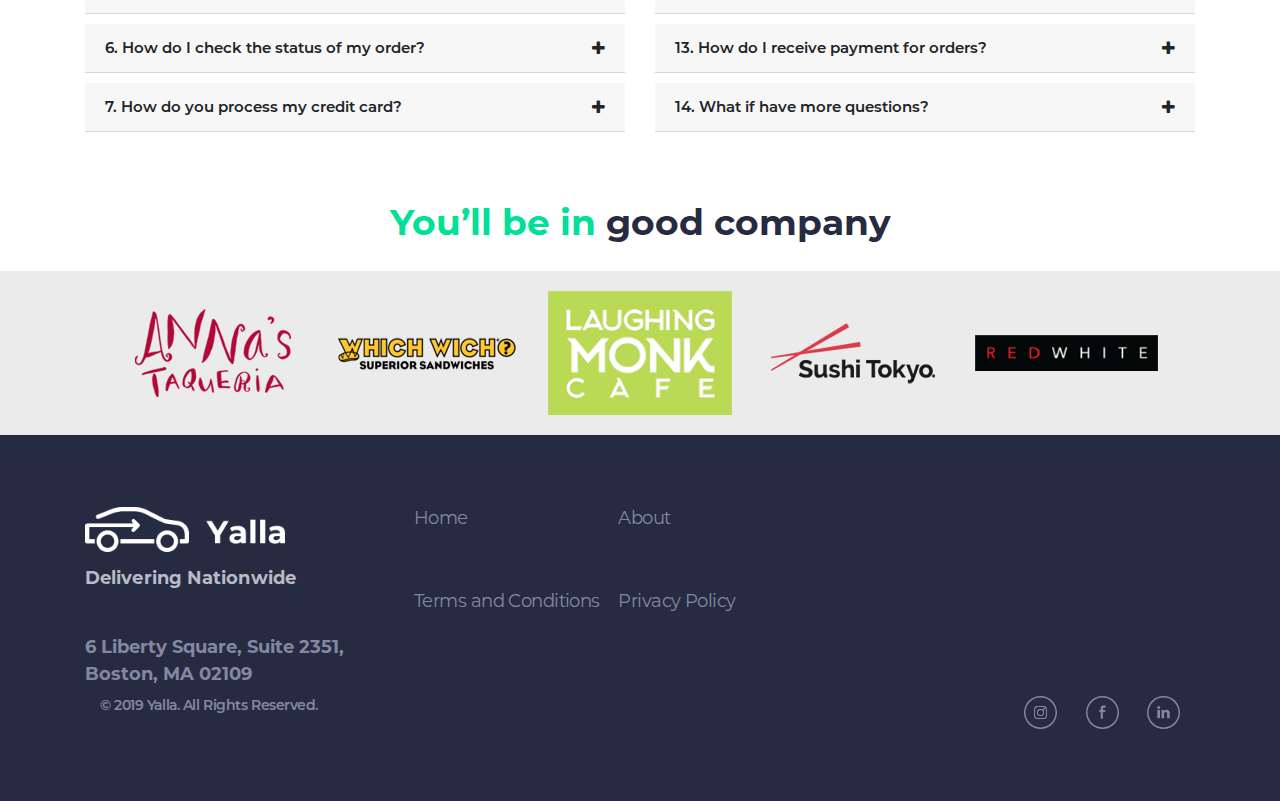
==== commit c97e431e: "fixed issue" ====
--- a/index.html
+++ b/index.html
@@ -41,7 +41,7 @@
 		<div class="row justify-content-center">
 			<div class="col-lg-12 col-md-12 col-sm-12 col-12">
 				<h2 class="banner-title">Plans & Pricing</h2>
-				<p class="banner-subtitle">Simple monthly billing.</p>
+				<p class="banner-subtitle">Simple weekly billing.</p>
 			</div>
 		</div>
 	</div>
@@ -56,16 +56,16 @@
 					<td class="td">
 						<p class="basic">BASIC</p>
 						<p class="text-center">
-							<span class="doller-sign">$</span>
+							<span class="doller-sign m-r-6">$</span>
 							<span class="price">0</span>
 						</p>
 					</td>
 					<td class="td">
 						<p class="basic">STARTER</p>
 						<div class="text-center">
-							<span class="doller-sign">$</span>
+							<span class="doller-sign m-r-6">$</span>
 							<span class="price">6</span>
-							<span class="doller-sign">.99</span>
+							<span class="doller-sign m-l-6">.99</span>
 						</div>
 					</td>
 					<td class="td">
@@ -73,15 +73,15 @@
 						<p class="text-center">
 							<span class="doller-sign">$</span>
 							<span class="price">15</span>
-							<span class="doller-sign">.99</span>
+							<span class="doller-sign m-l-6">.99</span>
 						</p>
 					</td>
 					<td class="td">
 						<p class="basic">ENTERPRISE</p>
 						<p class="text-center">
-							<span class="doller-sign">$</span>
+							<span class="doller-sign m-r-6">$</span>
 							<span class="price">49</span>
-							<span class="doller-sign">.99</span></p>
+							<span class="doller-sign m-l-6">.99</span></p>
 						
 					</td>
 					<td class="td" >
@@ -142,11 +142,11 @@
 				</tr>
 				<tr>
 					<td></td>
-					<td><button class="btn-bottom btn-green btn-text">TRY FREE!</button></td>
 					<td><button class="btn-bottom btn-dark-blue btn-text">TRY FREE!</button></td>
 					<td><button class="btn-bottom btn-dark-blue btn-text">TRY FREE!</button></td>
 					<td><button class="btn-bottom btn-dark-blue btn-text">TRY FREE!</button></td>
 					<td><button class="btn-bottom btn-dark-blue btn-text">TRY FREE!</button></td>
+					<td><button class="btn-bottom btn-dark-blue btn-text">CONTACT US</button></td>
 				</tr>
 			</table>
 		</div>
@@ -385,7 +385,7 @@
 </section>
 
 <section class="section-7">
-	<div class="container">
+	<div class="container-fluid">
 		<div class="row justify-content-center align-items-center">
 			<div class="col-lg-2 col-md-4 col-sm-12 col-12">
 				<div class="client-logo"><img src="assets/images/annas.png" class="img-fluid d-block mx-auto"></div>
--- a/assets/css/style.css
+++ b/assets/css/style.css
@@ -257,6 +257,12 @@
   color: #000000;
   margin-bottom: 0px;
 }
+.m-r-6{
+  margin-right: -6px;
+}
+.m-l-6{
+  margin-left:-4px;
+}
 .doller-sign{
   font-family: Montserrat-SemiBold;
     font-size: 18.5px;
@@ -275,7 +281,7 @@
     font-weight: bold;
     font-stretch: normal;
     font-style: normal;
-    line-height: 1.13;
+    line-height: 0.8;
     letter-spacing: -1.92px;
     text-align: center;
     color: #262b41;
@@ -331,6 +337,9 @@
 }
 .btn-dark-blue{
   background-color: #262b41;
+}
+.btn-dark-blue:hover{
+ background-color: #00e099;
 }
 .prefer-text{
   font-family: Montserrat-Bold;
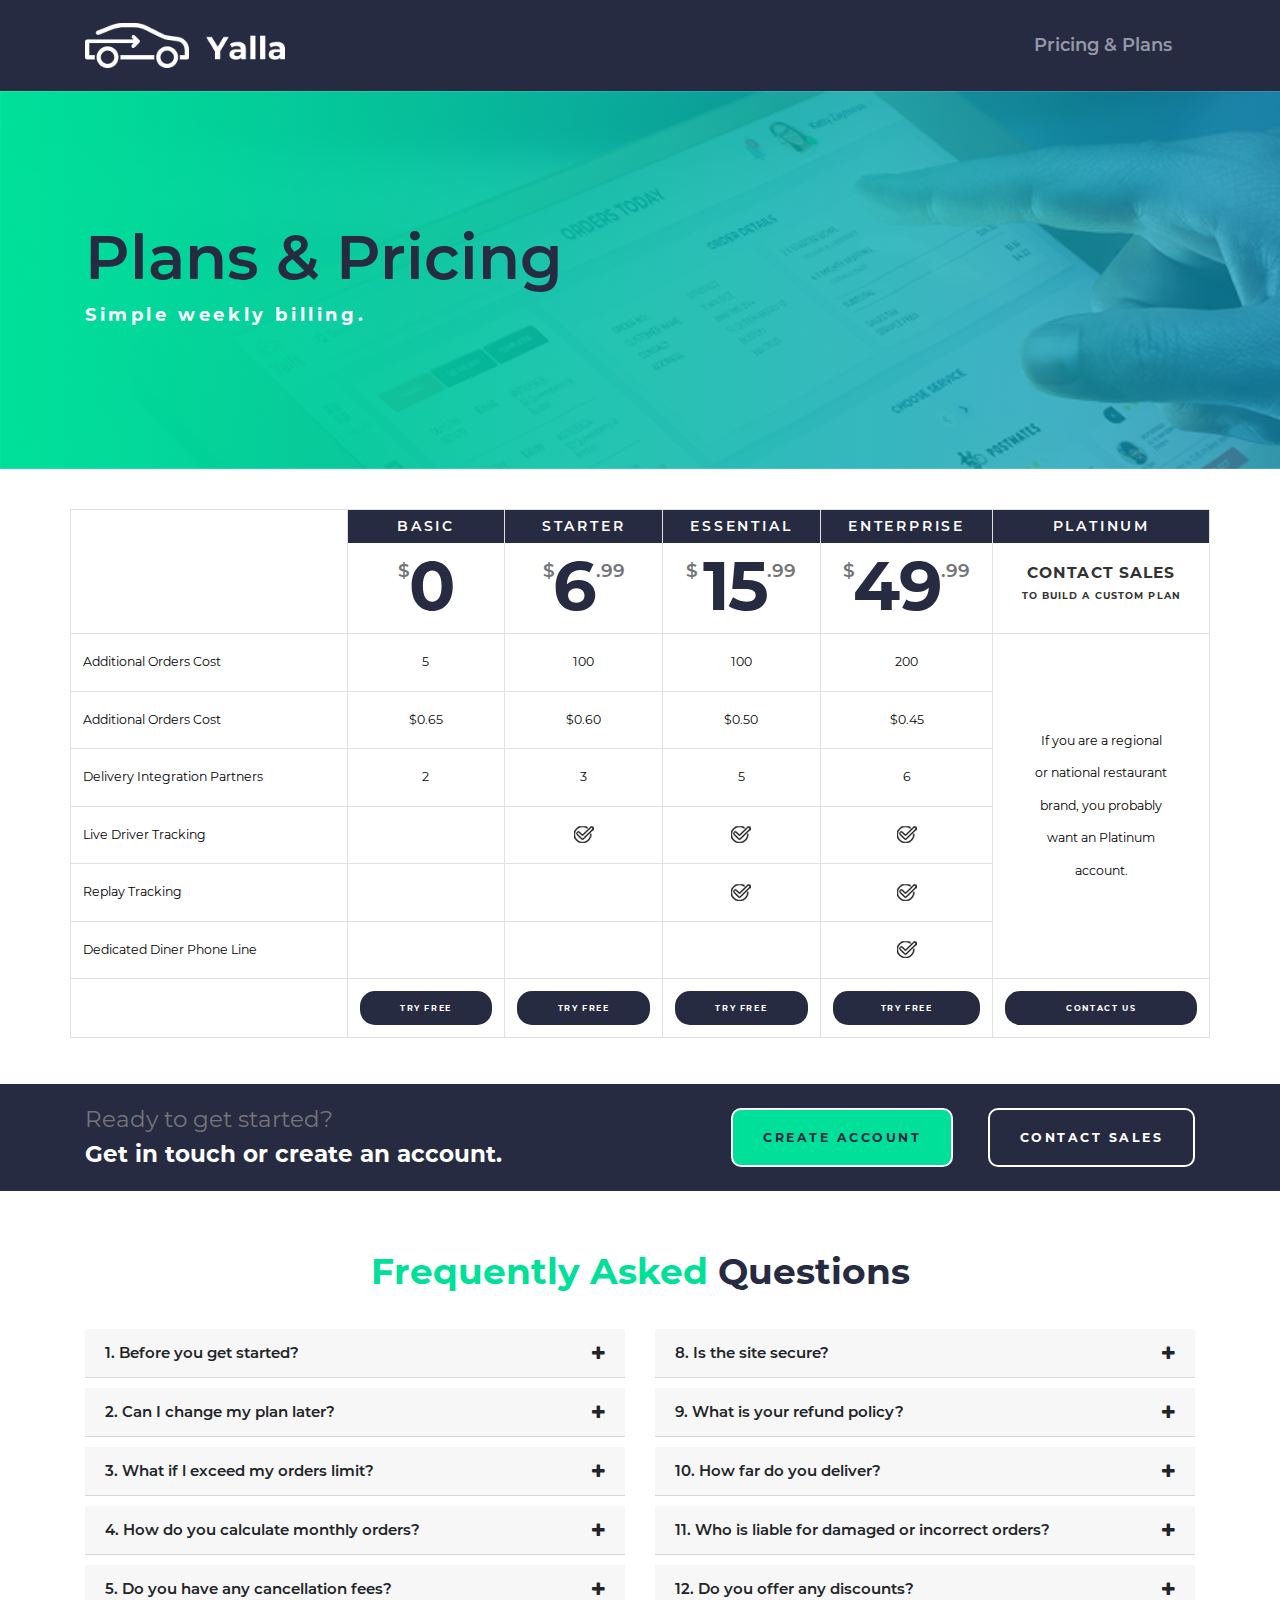
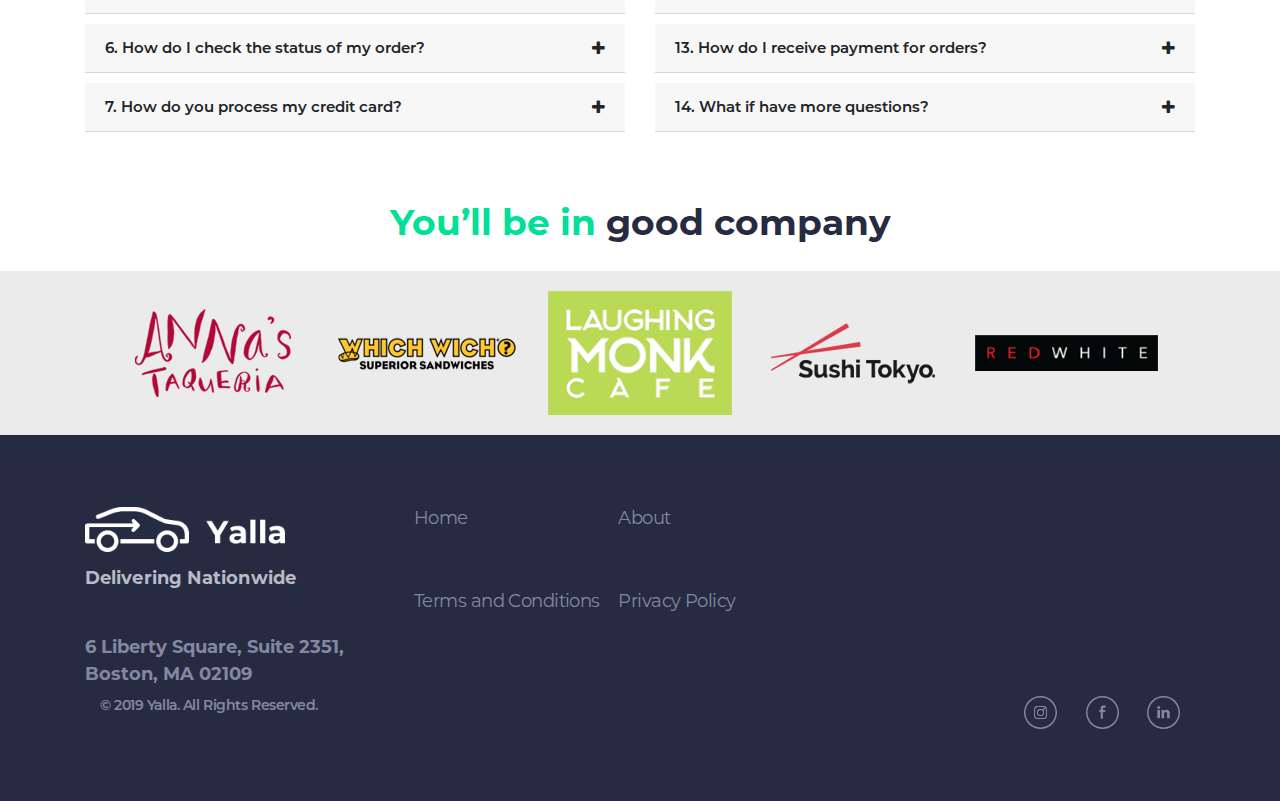
==== commit b02fc1eb: "Remove exclamation points" ====
--- a/index.html
+++ b/index.html
@@ -142,10 +142,10 @@
 				</tr>
 				<tr>
 					<td></td>
-					<td><button class="btn-bottom btn-dark-blue btn-text">TRY FREE!</button></td>
-					<td><button class="btn-bottom btn-dark-blue btn-text">TRY FREE!</button></td>
-					<td><button class="btn-bottom btn-dark-blue btn-text">TRY FREE!</button></td>
-					<td><button class="btn-bottom btn-dark-blue btn-text">TRY FREE!</button></td>
+					<td><button class="btn-bottom btn-dark-blue btn-text">TRY FREE</button></td>
+					<td><button class="btn-bottom btn-dark-blue btn-text">TRY FREE</button></td>
+					<td><button class="btn-bottom btn-dark-blue btn-text">TRY FREE</button></td>
+					<td><button class="btn-bottom btn-dark-blue btn-text">TRY FREE</button></td>
 					<td><button class="btn-bottom btn-dark-blue btn-text">CONTACT US</button></td>
 				</tr>
 			</table>
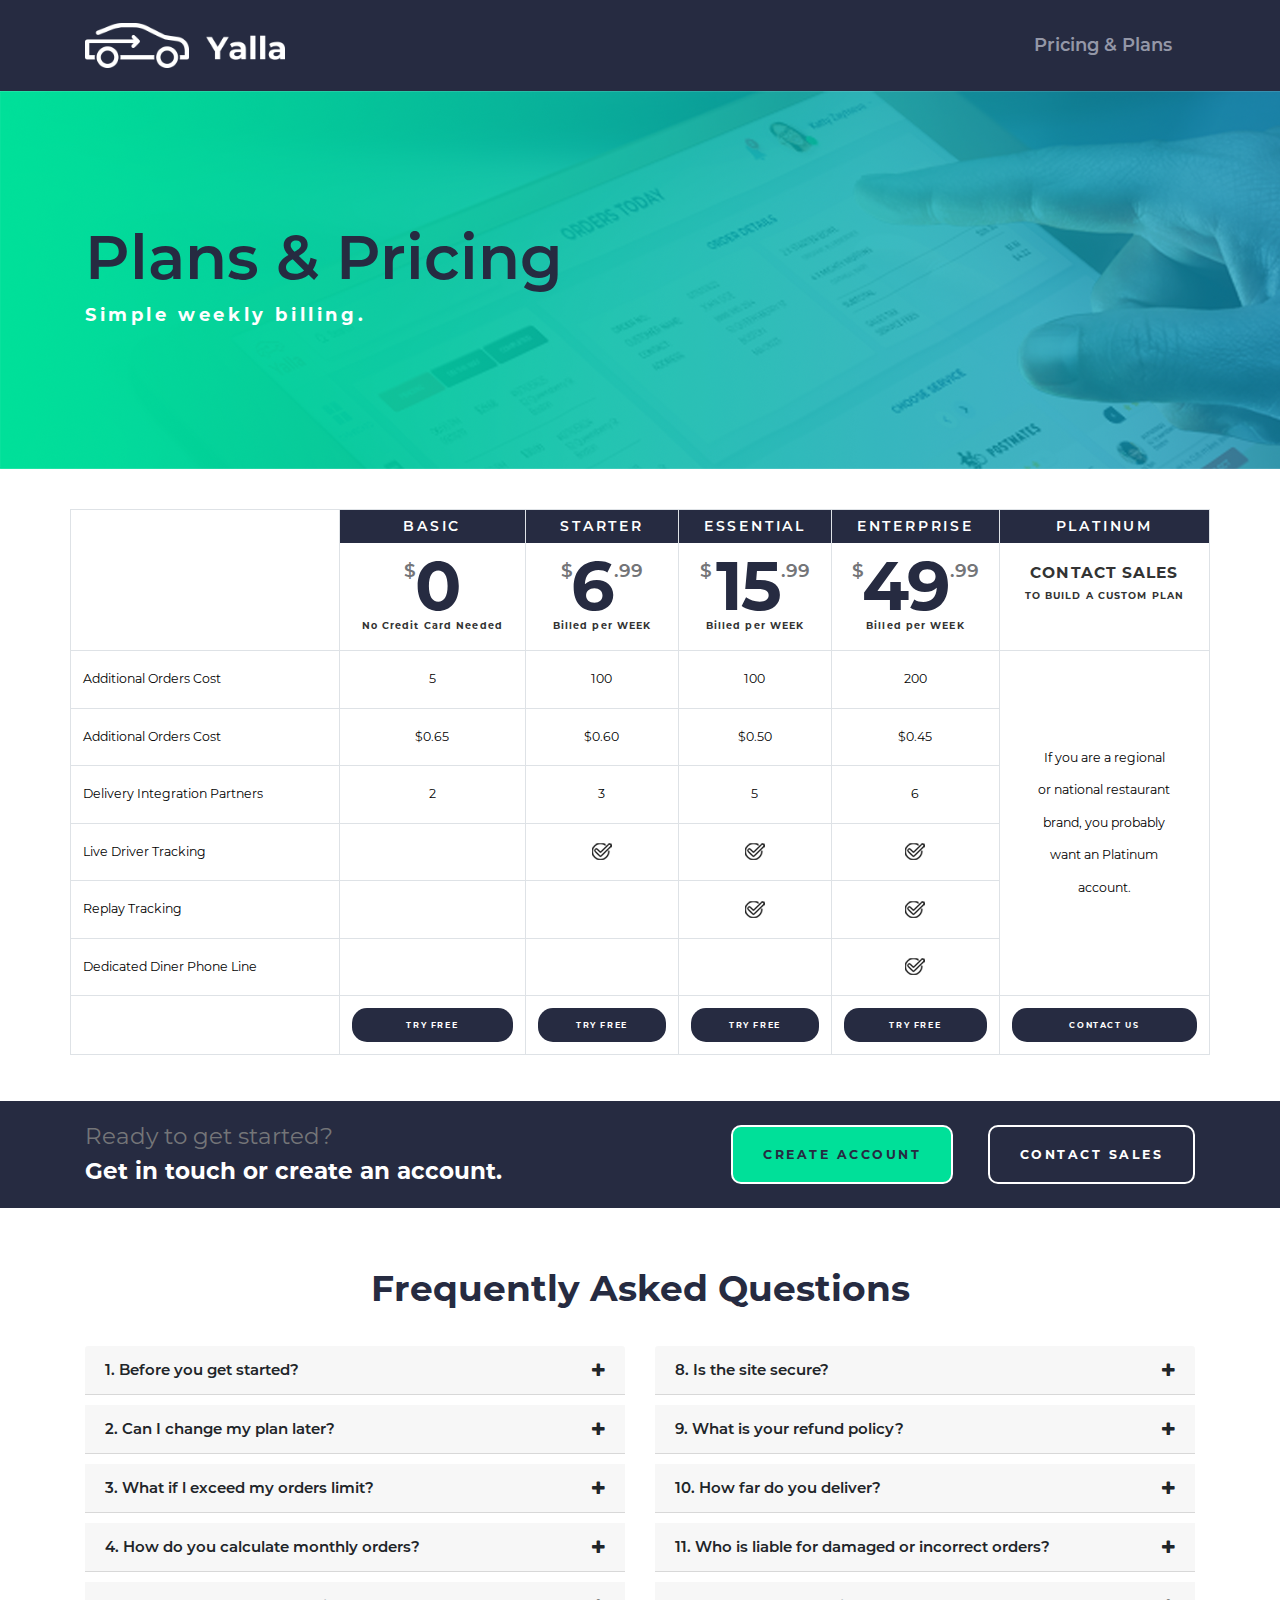
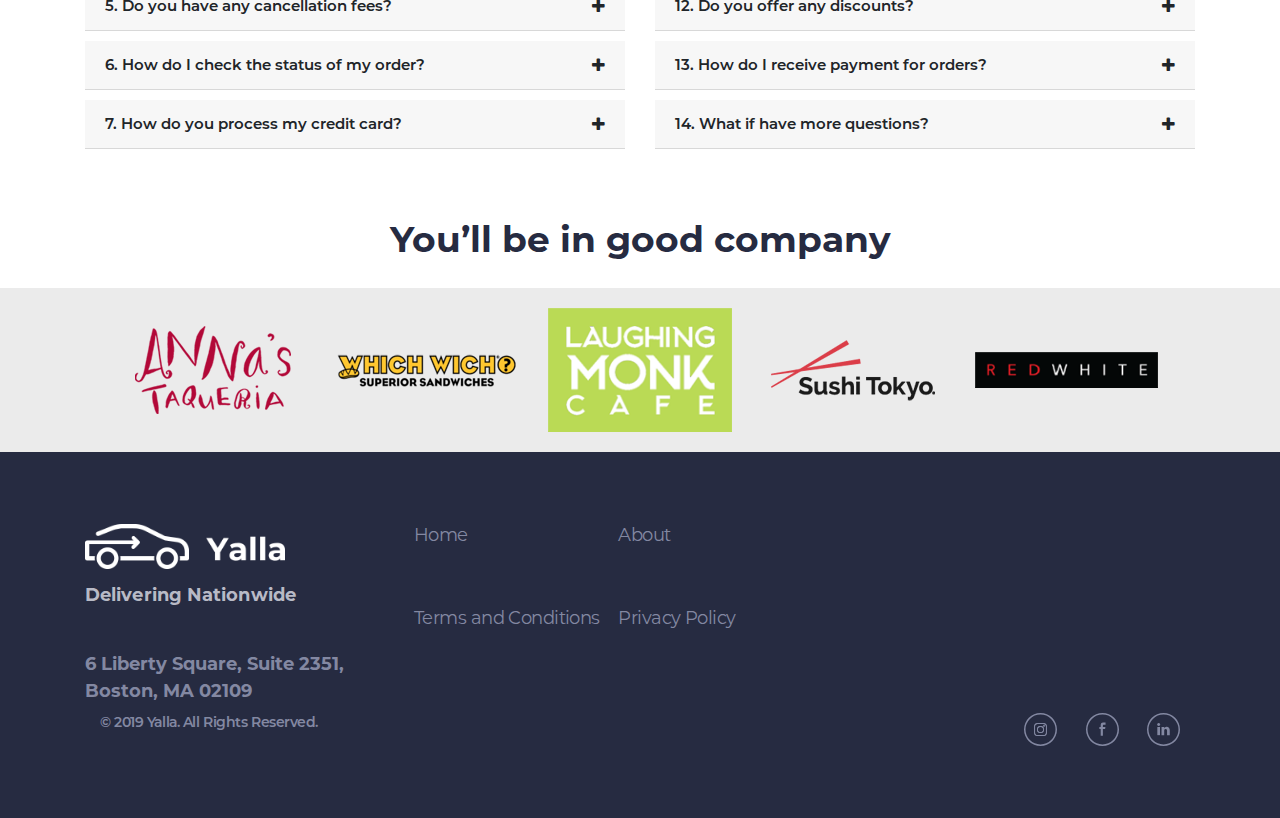
==== commit d50f3402: "Billed per WEEK" ====
--- a/index.html
+++ b/index.html
@@ -55,10 +55,11 @@
 					<td></td>
 					<td class="td">
 						<p class="basic">BASIC</p>
-						<p class="text-center">
+						<div class="text-center">
 							<span class="doller-sign m-r-6">$</span>
 							<span class="price">0</span>
-						</p>
+							<p class="billed-per-week">No Credit Card Needed</p>
+						</div>
 					</td>
 					<td class="td">
 						<p class="basic">STARTER</p>
@@ -66,22 +67,26 @@
 							<span class="doller-sign m-r-6">$</span>
 							<span class="price">6</span>
 							<span class="doller-sign m-l-6">.99</span>
+							<p class="billed-per-week">Billed per WEEK</p>
 						</div>
 					</td>
 					<td class="td">
 						<p class="basic">ESSENTIAL</p>
-						<p class="text-center">
+						<div class="text-center">
 							<span class="doller-sign">$</span>
 							<span class="price">15</span>
 							<span class="doller-sign m-l-6">.99</span>
-						</p>
+							<p class="billed-per-week">Billed per WEEK</p>
+						</div>
 					</td>
 					<td class="td">
 						<p class="basic">ENTERPRISE</p>
-						<p class="text-center">
+						<div class="text-center">
 							<span class="doller-sign m-r-6">$</span>
 							<span class="price">49</span>
-							<span class="doller-sign m-l-6">.99</span></p>
+							<span class="doller-sign m-l-6">.99</span>
+							<p class="billed-per-week">Billed per WEEK</p>
+						</div>
 						
 					</td>
 					<td class="td" >
@@ -186,7 +191,7 @@
 <div class="container">
 	<div class="row">
 		<div class="col-lg-12 col-md-12 col-sm-12 col-12">
-			<h2 class="text-center prefer-text"><span class="text-green">Frequently Asked  </span><span class="text-blue-dark">Questions</span></h2>
+			<h2 class="text-center prefer-text"><span class="text-blue-dark">Frequently Asked Questions</span></h2>
 		</div>
 		<div class="col-lg-6 col-md-6 col-sm-12 col-12">
 		
@@ -378,7 +383,7 @@
 	<div class="container">
 		<div class="row">
 			<div class="col-lg-12 col-md-6 col-sm-12 col-12">
-				<h2 class="text-center prefer-text"><span class="text-green">You’ll be in   </span><span class="text-blue-dark">good company</span></h2>
+				<h2 class="text-center prefer-text"><span class="text-blue-dark">You’ll be in  good company</span></h2>
 			</div>
 		</div>
 	</div>
--- a/assets/css/style.css
+++ b/assets/css/style.css
@@ -262,6 +262,17 @@
 }
 .m-l-6{
   margin-left:-4px;
+}
+.billed-per-week{
+   font-family: Montserrat-Bold;
+  font-size: 9.5px;
+  font-weight: bold;
+  font-stretch: normal;
+  font-style: normal;
+  line-height: 1.79;
+  letter-spacing: 1.11px;
+  text-align: center;
+  color: #333333;
 }
 .doller-sign{
   font-family: Montserrat-SemiBold;
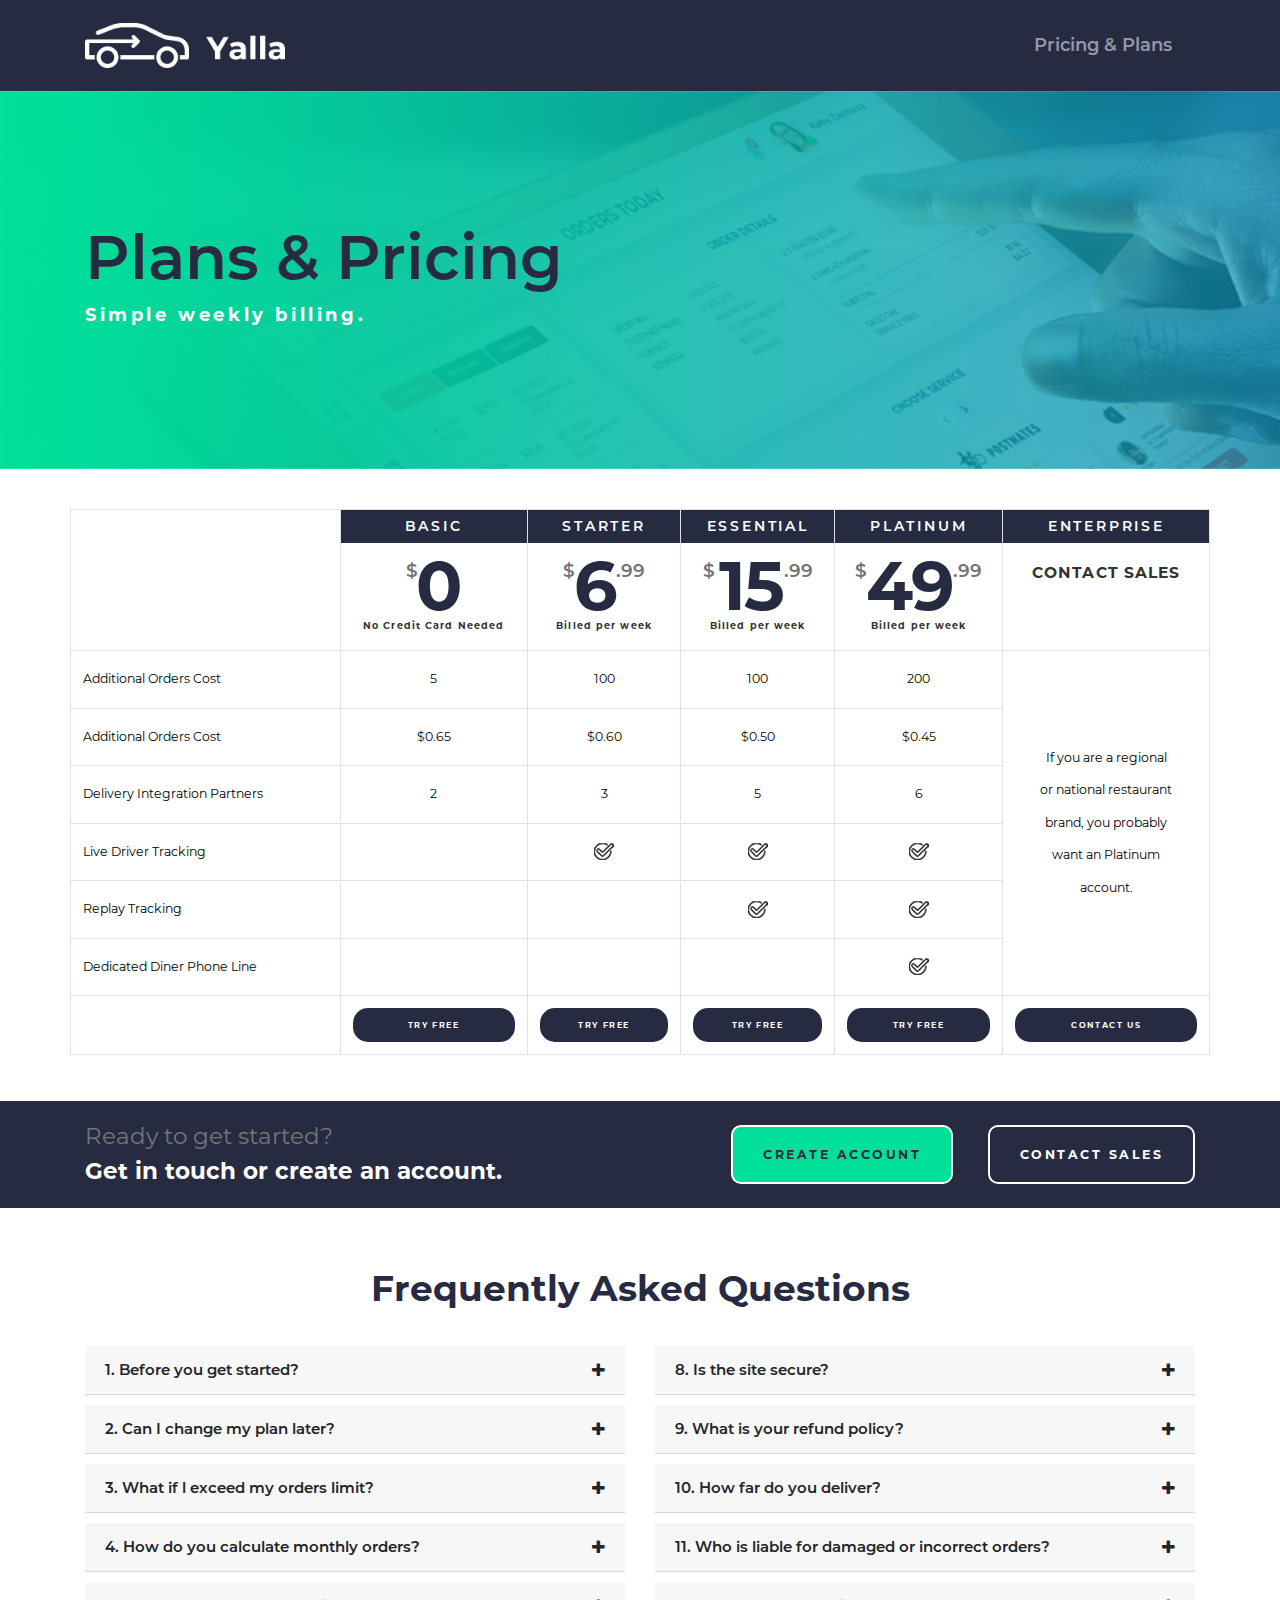
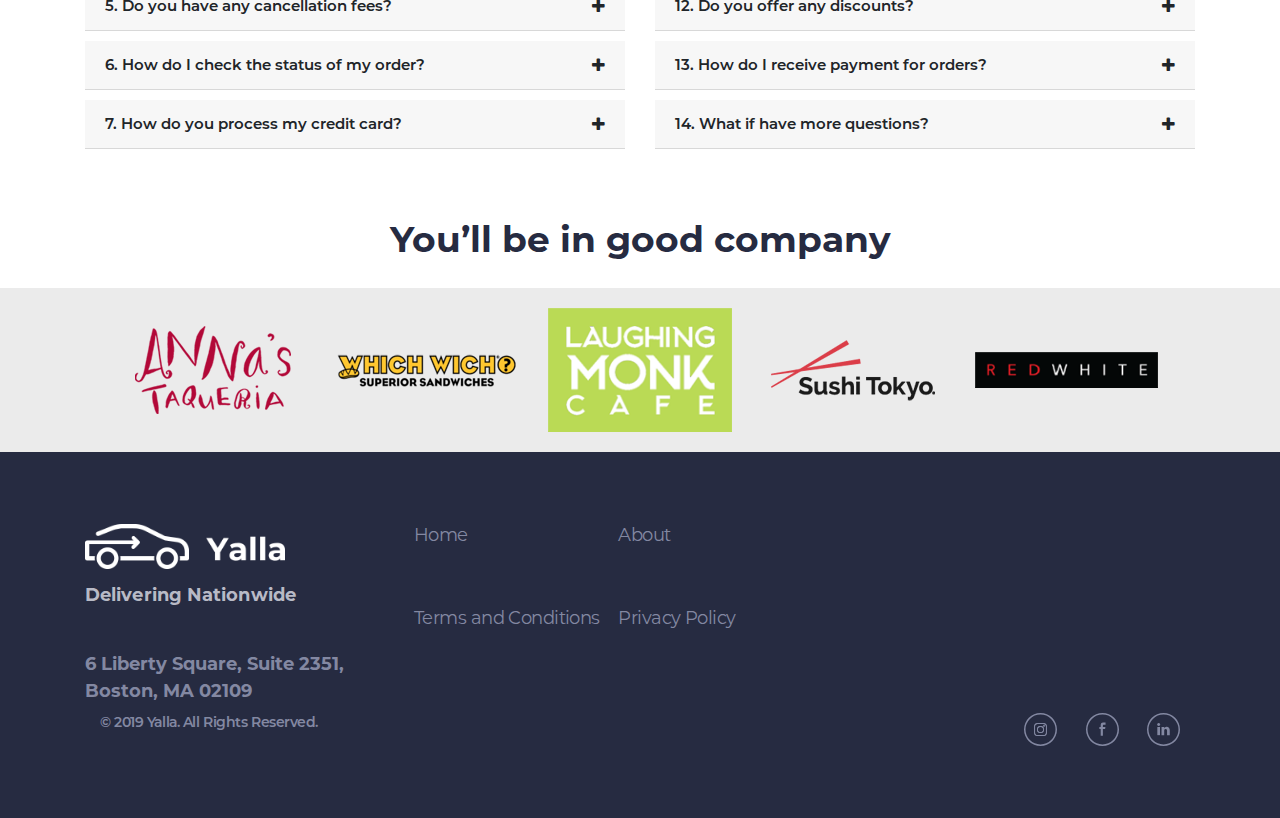
==== commit 87108b4e: "change text" ====
--- a/index.html
+++ b/index.html
@@ -67,7 +67,7 @@
 							<span class="doller-sign m-r-6">$</span>
 							<span class="price">6</span>
 							<span class="doller-sign m-l-6">.99</span>
-							<p class="billed-per-week">Billed per WEEK</p>
+							<p class="billed-per-week">Billed per week</p>
 						</div>
 					</td>
 					<td class="td">
@@ -76,24 +76,24 @@
 							<span class="doller-sign">$</span>
 							<span class="price">15</span>
 							<span class="doller-sign m-l-6">.99</span>
-							<p class="billed-per-week">Billed per WEEK</p>
+							<p class="billed-per-week">Billed per week</p>
 						</div>
 					</td>
 					<td class="td">
-						<p class="basic">ENTERPRISE</p>
+						<p class="basic">PLATINUM</p>
 						<div class="text-center">
 							<span class="doller-sign m-r-6">$</span>
 							<span class="price">49</span>
 							<span class="doller-sign m-l-6">.99</span>
-							<p class="billed-per-week">Billed per WEEK</p>
+							<p class="billed-per-week">Billed per week</p>
 						</div>
 						
 					</td>
 					<td class="td" >
-						<p class="basic">PLATINUM</p>
+						<p class="basic">ENTERPRISE</p>
 						<div>
 							<p class="md-text">Contact sales</p>
-							<p class="sm-text">to build a custom plan</p>
+							<!-- <p class="sm-text">to build a custom plan</p> -->
 						</div>
 					</td>
 				</tr>
